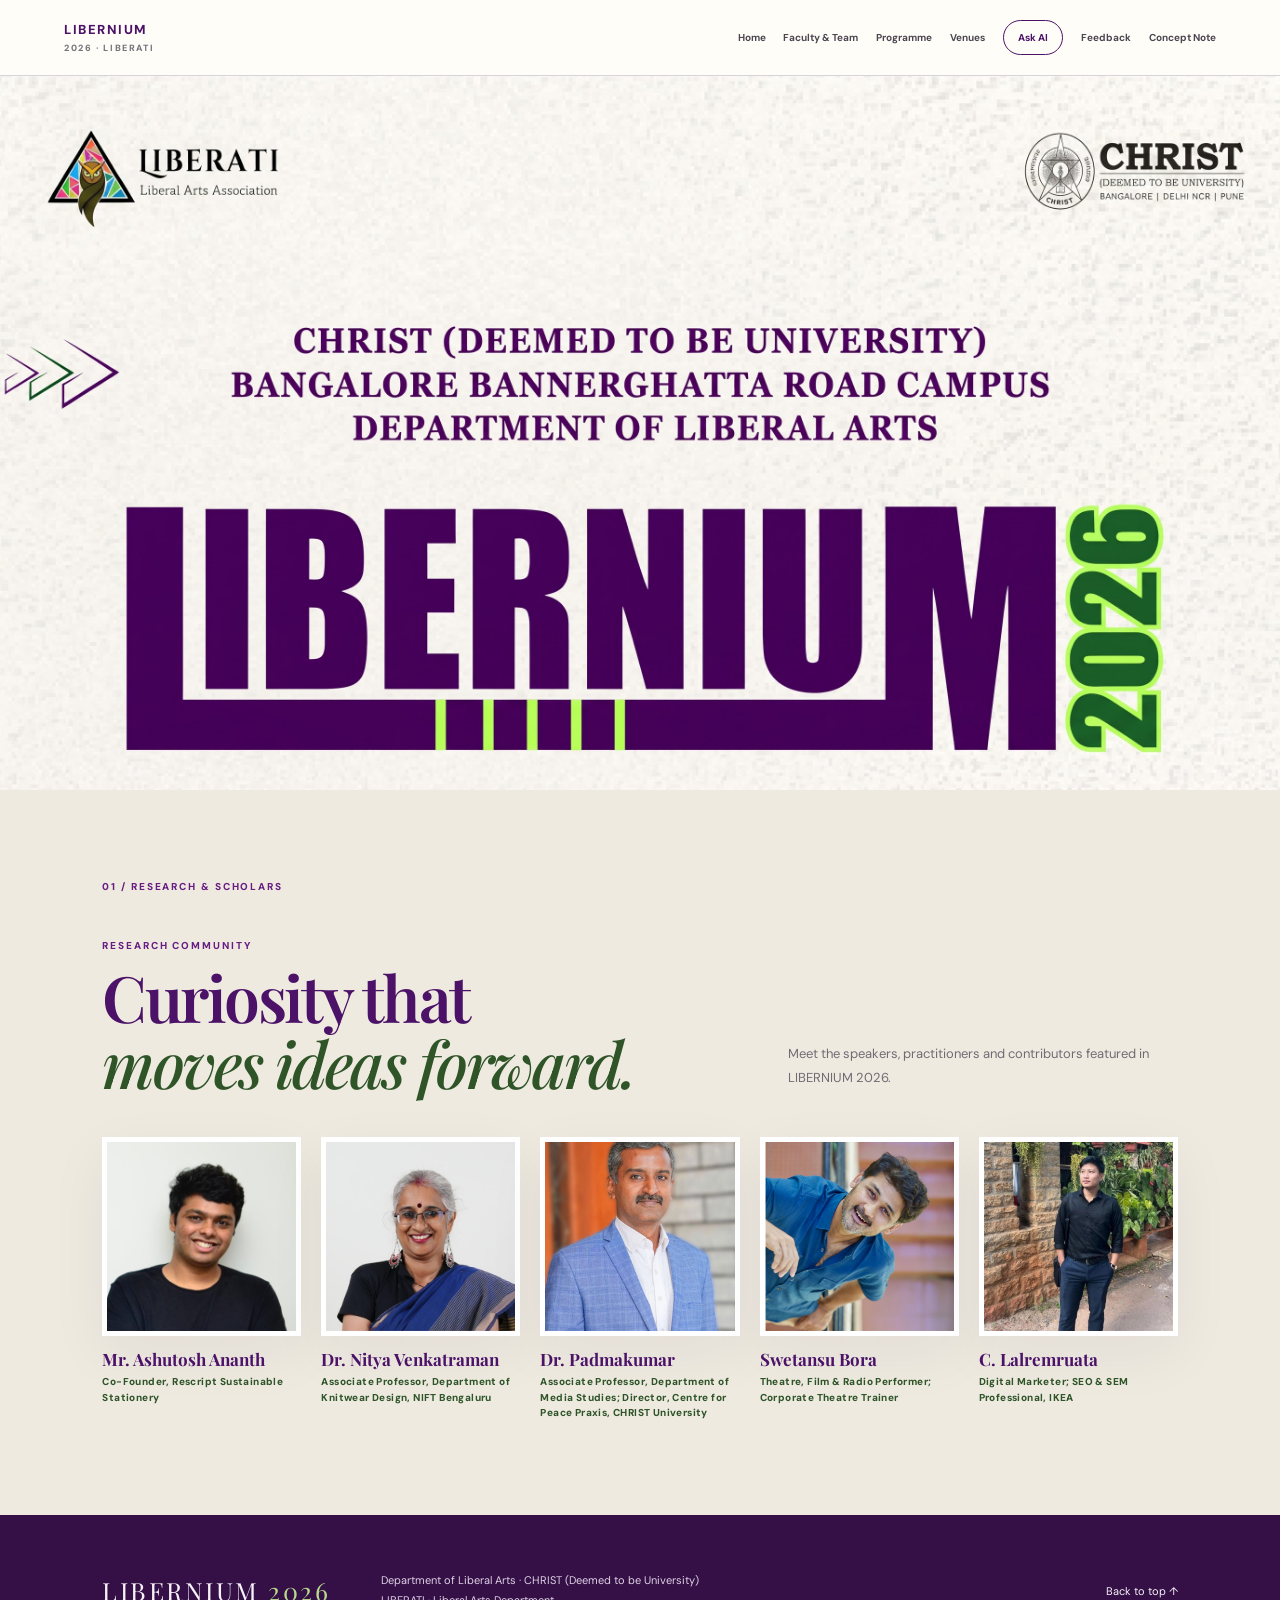
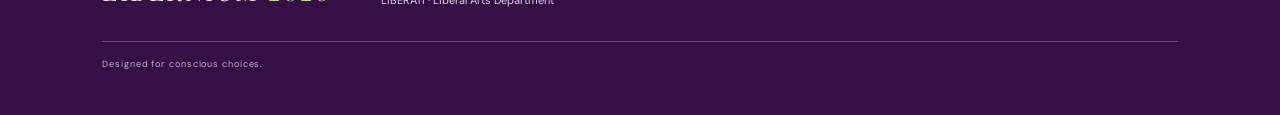
==== docs/index.html @ cde27bc3 "Add GitHub Pages build for free static hosting - build_static.py writes a plain-files copy of the si" ====
<!doctype html>
<html lang="en">
<head>
  <meta charset="utf-8"><meta name="viewport" content="width=device-width,initial-scale=1">
  <meta name="theme-color" content="#4b1268">
  <meta name="description" content="LIBERNIUM 2026 at CHRIST University, Bangalore Bannerghatta Road Campus, Department of Liberal Arts.">
  <title>LIBERNIUM 2026 | Department of Liberal Arts</title>
  <link rel="preconnect" href="https://fonts.googleapis.com"><link rel="preconnect" href="https://fonts.gstatic.com" crossorigin>
  <link href="https://fonts.googleapis.com/css2?family=DM+Sans:wght@400;500;600;700;800&family=Playfair+Display:wght@500;600;700;800&display=swap" rel="stylesheet">
  <link rel="stylesheet" href="static/style.css">
  <script src="static/app.js" defer></script>
</head>
<body>
<header class="topbar">
  <a class="brand" href="#home" aria-label="Libernium home"><span>LIBERNIUM <small>2026 · LIBERATI</small></span></a>
  <button class="menu-toggle" id="menuToggle" aria-label="Toggle navigation" aria-expanded="false">☰</button>
  <nav id="nav" aria-label="Main navigation">
    <a href="#home">Home</a><a href="#people">Faculty & Team</a><a href="#programme">Programme</a><a href="#venues">Venues</a><a href="#assistant" class="nav-cta">Ask AI</a><a href="#feedback">Feedback</a><a href="#concept">Concept Note</a>
  </nav>
</header>
<main>
<section class="page home-page" id="home">
  <div class="home-identity-wrap">
    <img class="home-identity-art" src="static/images/libernium-home-header-2026.jpg" alt="Liberati and CHRIST logos, CHRIST Deemed to be University, Bangalore Bannerghatta Road Campus, Department of Liberal Arts, and LIBERNIUM 2026 logo">
  </div>
  <div class="section-pad intro-page home-research" id="research">
    <div class="section-label">01 / RESEARCH & SCHOLARS</div>
    <div class="section-heading"><div><p class="eyebrow">RESEARCH COMMUNITY</p><h2>Curiosity that<br><em>moves ideas forward.</em></h2></div><p>Meet the speakers, practitioners and contributors featured in LIBERNIUM 2026.</p></div>
    <div id="researchGrid" class="people-grid compact-grid"></div>
  </div>
</section>

<section class="page section-pad people-page" id="people">
  <div class="section-label">02 / FACULTY & STUDENT COORDINATORS</div>
  <div class="section-heading"><div><p class="eyebrow">THE PEOPLE BEHIND THE EVENT</p><h2>Many hands.<br><em>One shared purpose.</em></h2></div><p>Faculty, event leadership, PhD scholars and student coordinators supporting LIBERNIUM 2026.</p></div>
  <div class="people-tabs" role="group" aria-label="Filter people"><button class="active" data-group="All">Everyone</button><button data-group="Faculty">Faculty</button><button data-group="PhD Scholars">PhD Scholars</button><button data-group="Student Coordinators">Student Coordinators</button><button data-group="Event Guests">Event Guests</button></div>
  <div id="peopleGrid" class="people-grid"></div>
  <div class="coordinator-strip"><div><span class="online-dot"></span><b>Overall Event Coordinator</b><p>Dr. Embassy Lawbei</p></div><div><span class="online-dot"></span><b>Overall Student Coordinators · Liberal Arts</b><p>Jiyaa P. Shah · +91 84310 13872<br>Sifat Puri · +91 92166 66136</p></div></div>
</section>

<section class="page section-pad programme-page" id="programme">
  <div class="section-label">03 / EVENT PROGRAMME</div>
  <div class="section-heading"><div><p class="eyebrow">24 NOVEMBER 2026</p><h2>A day in <em>motion.</em></h2></div><p>Explore the inauguration, panel discussion, artisan demonstrations and three concurrent workshops.</p></div>
  <div class="day-banner"><div><strong>LIBERNIUM 2026</strong><span>One-day experiential programme</span></div><div><strong>9 AM — 4 PM</strong><span>CHRIST · BGR Campus</span></div></div>
  <div id="scheduleList" class="schedule-list"></div>
  <div class="workshop-heading"><p class="eyebrow">HANDS-ON EXPERIENCES</p><h3>Choose a workshop. <em>Make an impact.</em></h3></div>
  <div id="workshopGrid" class="workshop-grid"></div>
  <div class="panel-card"><div class="panel-art">THE COST<br>OF BEING<br><em>COOL.</em></div><div><p class="eyebrow">FEATURED PANEL · 10:30 AM – 12:00 PM</p><h3>The Cost of Being Cool</h3><p>An engaging discussion exploring consumer culture, fast fashion, social media trends, and the hidden environmental and social costs of staying fashionable and socially relevant.</p><ul id="panelSpeakers"></ul><p class="muted">Venue: Mini Auditorium · Second Floor</p></div></div>
  <div class="stall-note"><span class="leaf-mark">✳</span><div><b>Artisan Stalls & Demonstrations · 12:00–2:30 PM</b><p>Explore weaving, leatherwork and upcycling through live demonstrations by local artisans.</p></div></div>
</section>

<section class="page section-pad venue-page" id="venues">
  <div class="section-label">04 / CAMPUS NAVIGATION</div>
  <div class="section-heading"><div><p class="eyebrow">FIND YOUR WAY</p><h2>Know where<br><em>to go.</em></h2></div><p>Venue directions based on the details shared by the event team. Follow campus signage and on-site volunteer guidance.</p></div>
  <div id="venueGrid" class="venue-grid"></div>
</section>



<section class="page section-pad assistant-page" id="assistant">
  <div class="section-label">05 / EVENT ASSISTANT</div>
  <div class="assistant-card"><div><p class="eyebrow">LIBERNIUM EVENT GUIDE</p><h2>Questions?<br><em>Start here.</em></h2><p>Ask about the programme, workshops, speakers, people or campus venues. The assistant uses the event information provided by the organisers.</p><div class="assistant-points"><span>Programme-aware</span><span>Venue guidance</span><span>People directory</span></div></div>
    <div class="chat"><div class="chat-head"><span class="online-dot"></span> Libernium Assistant <small>EVENT GUIDE</small></div><div class="chat-messages" id="chatMessages"><div class="bubble bot">Hello! Welcome to LIBERNIUM 2026. Ask me about the schedule, workshops, speakers or campus directions.</div></div><div class="suggestions"><button>What happens at 1 PM?</button><button>Where are the artisan stalls?</button><button>Who are the panel speakers?</button></div><form id="chatForm"><input id="chatInput" placeholder="Ask about LIBERNIUM…" autocomplete="off" aria-label="Ask the event assistant"><button type="submit" aria-label="Send message">↑</button></form><div class="chat-foot">Answers are grounded in the event data available on this website.</div></div>
  </div>
</section>

<section class="page section-pad feedback-page" id="feedback">
  <div class="section-label">06 / FEEDBACK</div>
  <div class="section-heading"><div><p class="eyebrow">SHARE YOUR EXPERIENCE</p><h2>Tell us how<br><em>it went.</em></h2></div><p>Attended a session? Choose it below and share your feedback. Each form opens in a new tab.</p></div>
  <div class="venue-grid feedback-grid">
    <article class="venue-card feedback-card"><span class="eyebrow">FEEDBACK 01</span><h3>Inaugural Ceremony</h3><p>9:15 – 10:00 AM · Mini Auditorium</p><a class="feedback-btn" href="https://docs.google.com/forms/d/1gCiBx5ovWFh6JLG0MUeWH6AcllvnHgoG-uvhlvra6ww/viewform" target="_blank" rel="noopener">Give feedback ↗</a></article>
    <article class="venue-card feedback-card"><span class="eyebrow">FEEDBACK 02</span><h3>Panel Discussion: The Cost of Being Cool</h3><p>10:30 AM – 12:00 PM · Mini Auditorium</p><a class="feedback-btn" href="https://docs.google.com/forms/d/1F-RM02G5d1wF6dmS6cpqtgyXUqyin1nky4180VOsu6Y/viewform" target="_blank" rel="noopener">Give feedback ↗</a></article>
    <article class="venue-card feedback-card"><span class="eyebrow">FEEDBACK 03</span><h3>Workshop on Digital Consumption: Understanding Algorithms</h3><p>1:00 – 3:00 PM · Idea Nexus</p><a class="feedback-btn" href="https://docs.google.com/forms/d/1calGTTAwXIt1STimTIApOYT3ag-tm5pJvgnxlC48V70/viewform" target="_blank" rel="noopener">Give feedback ↗</a></article>
    <article class="venue-card feedback-card"><span class="eyebrow">FEEDBACK 04</span><h3>Workshop on Responsible Consumption Through Storytelling</h3><p>1:00 – 3:00 PM · Mini Auditorium</p><a class="feedback-btn" href="https://docs.google.com/forms/d/1oqNTpxSrmo48XEni0wY_ak1ryVSSkxduiP1cQ-9vnQk/viewform" target="_blank" rel="noopener">Give feedback ↗</a></article>
    <article class="venue-card feedback-card"><span class="eyebrow">FEEDBACK 05</span><h3>Valedictory Ceremony</h3><p>3:00 – 3:30 PM · Mini Auditorium</p><a class="feedback-btn" href="https://docs.google.com/forms/d/1992uEpVfapBSAhQ4So-KJzjKgUiaVR_Ubq2RL-b3KzE/viewform" target="_blank" rel="noopener">Give feedback ↗</a></article>
  </div>
</section>

<section class="page section-pad concept-page" id="concept">
  <div class="concept-top"><span>LIBERATI · DEPARTMENT OF LIBERAL ARTS</span><span>CHRIST UNIVERSITY · BGR CAMPUS</span></div>
  <div class="concept-title">CONCEPT<br><em>NOTE</em></div>
  <div id="conceptCopy" class="concept-copy"></div>
  <div class="concept-bottom"><div><b>LIBERNIUM 2026</b><span>Responsible Consumption & Production</span></div><p>Building a Sustainable Future<br>Through Conscious Choices</p><span>CHRIST (DEEMED TO BE UNIVERSITY)<br>BANGALORE BANNERGHATTA ROAD CAMPUS</span></div>
</section>
</main>
<footer><div class="footer-brand">LIBERNIUM <span>2026</span></div><p>Department of Liberal Arts · CHRIST (Deemed to be University)<br>LIBERATI · Liberal Arts Department</p><a href="#home">Back to top ↑</a><small>Designed for conscious choices.</small></footer>
</body>
</html>
---- docs/static/style.css ----
:root{--purple:#4b1268;--purple2:#681d83;--green:#69a82e;--green-dark:#2e5428;--cream:#f7f4ec;--paper:#eeeae0;--ink:#21152a;--muted:#716b74;--line:#d9d1dc;--gold:#d8a84a;--white:#fffdf8;--shadow:0 18px 55px #2b12300f}*{box-sizing:border-box}html{scroll-behavior:smooth;scroll-padding-top:86px}body{margin:0;background:var(--cream);color:var(--ink);font-family:"DM Sans",sans-serif}a{color:inherit;text-decoration:none}button,input{font:inherit}.topbar{height:76px;padding:0 5vw;display:flex;align-items:center;justify-content:space-between;background:#fffdf8ed;backdrop-filter:blur(16px);position:sticky;top:0;z-index:30;border-bottom:1px solid var(--line)}.brand{display:flex;align-items:center;gap:11px;font-size:13px;font-weight:800;letter-spacing:.12em;color:var(--purple)}.brand small{display:block;font-size:9px;letter-spacing:.18em;color:#77717b;margin-top:4px}.brand-mark{height:36px;width:36px;display:grid;place-items:center;border-radius:50%;background:var(--purple);color:#fff;font-family:"Playfair Display";font-size:22px}.topbar nav{display:flex;align-items:center;gap:clamp(10px,1.4vw,22px);font-size:10px;font-weight:700;color:#4d4652}.topbar nav a{padding:10px 0;white-space:nowrap}.topbar nav a:hover{color:var(--green-dark)}.nav-cta{border:1px solid var(--purple);border-radius:30px;padding:10px 14px!important;color:var(--purple)}.menu-toggle{display:none;border:0;background:none;color:var(--purple);font-size:25px}.page{display:none;min-height:calc(100vh - 76px);animation:fade .35s ease}.page:target,.page:first-child{display:block}body:has(.page:target) .page:first-child:not(:target){display:none}@keyframes fade{from{opacity:.5;transform:translateY(7px)}to{opacity:1;transform:none}}.hero{position:relative;display:grid!important;grid-template-columns:1.02fr .98fr;align-items:center;gap:5vw;min-height:calc(100vh - 76px);padding:6vh 7vw 86px;background:radial-gradient(circle at 14% 10%,#e6d6e9 0,transparent 32%),linear-gradient(130deg,#f7f3ec,#f0e9f2 62%,#e8f0df);overflow:hidden}.hero:before{content:"";position:absolute;inset:0;background-image:radial-gradient(#4b126810 .7px,transparent .7px);background-size:8px 8px;opacity:.4;pointer-events:none}.hero-copy{position:relative;z-index:1;max-width:650px}.eyebrow,.section-label{font-size:10px;letter-spacing:.19em;font-weight:800;color:var(--purple2)}.hero-kicker{font-family:"Playfair Display";font-style:italic;font-size:22px;color:var(--green-dark);margin:42px 0 12px}.hero h1{font-family:"Playfair Display";font-size:clamp(48px,6.3vw,92px);font-weight:700;line-height:.94;letter-spacing:-.045em;color:var(--purple);margin:0}.hero h1 em,.section-heading h2 em,.workshop-heading h3 em,.concept-title em{font-weight:500;color:var(--green-dark)}.hero-desc{font-family:"Playfair Display";font-size:clamp(17px,2vw,24px);color:#5e5263;margin:28px 0}.hero-meta{display:flex;align-items:center;gap:16px;font-size:10px;font-weight:800;letter-spacing:.13em;color:var(--purple)}.hero-meta i{height:1px;width:28px;background:var(--green)}.primary-link{display:inline-flex;align-items:center;gap:32px;border-bottom:1px solid var(--green-dark);padding:13px 0;margin-top:30px;font-size:12px;font-weight:800;color:var(--purple)}.primary-link b{font-size:19px;color:var(--green-dark)}.hero-credit{margin-top:45px;font-size:9px;letter-spacing:.18em;color:#766b7b;font-weight:700}.hero-poster{position:relative;z-index:1;justify-self:center;width:min(100%,510px);padding:13px;background:#fff;border:1px solid #fff;box-shadow:0 24px 65px #32134424;transform:rotate(1deg)}.hero-poster img{display:block;width:100%;height:min(72vh,700px);object-fit:contain;background:#f7f5f0}.hero-bottom{position:absolute;bottom:22px;left:7vw;right:7vw;display:flex;justify-content:space-between;font-size:9px;letter-spacing:.17em;color:#706779}.section-pad{padding:90px 8vw}.section-label{margin-bottom:36px}.section-heading{display:flex;align-items:end;justify-content:space-between;gap:50px;margin-bottom:42px}.section-heading h2,.assistant h2{font-family:"Playfair Display";font-size:clamp(40px,5vw,68px);line-height:1.02;letter-spacing:-.04em;font-weight:600;color:var(--purple);margin:12px 0 0}.section-heading>p{max-width:390px;font-size:13px;line-height:1.8;color:var(--muted);margin:0 0 6px}.intro-page{background:var(--paper)}.people-page{background:#f7f4ec}.people-tabs{display:flex;gap:8px;flex-wrap:wrap;margin:0 0 28px}.people-tabs button{border:1px solid #cfc4d2;background:transparent;border-radius:30px;padding:10px 16px;font-size:10px;font-weight:700;color:#5e5263;cursor:pointer;transition:.2s}.people-tabs button.active,.people-tabs button:hover{background:var(--purple);border-color:var(--purple);color:white}.people-grid{display:grid;grid-template-columns:repeat(4,minmax(0,1fr));gap:28px 20px}.compact-grid{grid-template-columns:repeat(3,minmax(0,1fr));max-width:900px}.person-card{min-width:0}.person-photo{width:100%;aspect-ratio:1;object-fit:cover;display:block;background:#e5dce8;border:5px solid white;box-shadow:var(--shadow)}.person-card h3{font-family:"Playfair Display";font-size:17px;line-height:1.2;color:var(--purple);margin:13px 0 5px}.person-card p{font-size:10px;line-height:1.55;color:var(--muted);margin:0}.person-card .person-role{font-size:10px;color:var(--green-dark);font-weight:800;letter-spacing:.04em;margin-bottom:4px}.person-card .phone{display:inline-block;margin-top:7px;color:var(--purple);font-size:10px;font-weight:700}.person-placeholder{width:100%;aspect-ratio:1;display:grid;place-items:center;background:linear-gradient(145deg,#eee5f0,#e4ebdc);border:5px solid #fff;color:var(--purple);font-family:"Playfair Display";font-size:55px}.editor-note{font-size:11px;color:#7b727e;margin-top:30px;max-width:700px;line-height:1.7}.coordinator-strip{display:grid;grid-template-columns:1fr 1fr;gap:20px;margin-top:45px;padding:24px;background:#eee8f0;border:1px solid #ded2e3}.coordinator-strip b{font-size:11px;color:var(--purple)}.coordinator-strip p{font-size:12px;line-height:1.8;color:#655a6a;margin:8px 0 0}.online-dot{display:inline-block;width:7px;height:7px;border-radius:50%;background:var(--green);margin-right:8px}.programme-page{background:#f0eaf3}.day-banner{display:flex;justify-content:space-between;align-items:center;padding:22px 25px;background:var(--purple);color:#fff;margin-bottom:20px}.day-banner div{display:flex;flex-direction:column;gap:5px}.day-banner strong{font-size:12px;letter-spacing:.1em}.day-banner span{font-size:10px;color:#e1d3e8}.schedule-list{border-top:1px solid #d1c4d7}.schedule-item{display:grid;grid-template-columns:150px 1fr 220px;gap:22px;padding:24px 0;border-bottom:1px solid #d1c4d7;align-items:start}.schedule-time{font-size:11px;font-weight:800;letter-spacing:.04em;color:var(--green-dark);padding-top:4px}.schedule-item h3{font-family:"Playfair Display";font-size:22px;line-height:1.15;font-weight:600;color:var(--purple);margin:0 0 8px}.schedule-item p{font-size:12px;line-height:1.7;color:#6d6470;margin:0;max-width:680px}.schedule-item .schedule-people{display:block;margin-top:7px;color:#54445e;font-weight:700}.schedule-venue{text-align:right;font-size:10px;line-height:1.6;color:var(--green-dark);font-weight:700}.workshop-heading{margin:65px 0 24px}.workshop-heading h3{font-family:"Playfair Display";font-size:32px;color:var(--purple);font-weight:600;margin:10px 0}.workshop-grid{display:grid;grid-template-columns:repeat(3,1fr);gap:16px}.workshop-card{min-height:255px;background:#fffdf8;padding:25px;display:flex;flex-direction:column;justify-content:space-between;border-top:4px solid var(--green);box-shadow:var(--shadow)}.workshop-card:nth-child(2){border-color:var(--gold)}.workshop-card:nth-child(3){border-color:var(--purple2)}.workshop-card .num{font-size:9px;letter-spacing:.15em;color:var(--green-dark);font-weight:800}.workshop-card h4{font-family:"Playfair Display";font-size:23px;line-height:1.1;color:var(--purple);margin:20px 0 8px}.workshop-card p{font-size:11px;line-height:1.65;color:var(--muted)}.workshop-card small{font-size:10px;line-height:1.7;color:var(--green-dark);font-weight:700}.panel-card{display:grid;grid-template-columns:.7fr 1.3fr;gap:40px;align-items:center;background:var(--purple);color:#fff;padding:35px;margin-top:55px}.panel-art{font-family:"Playfair Display";font-size:clamp(35px,4vw,55px);line-height:.94;color:#f5e8c9;border:1px solid #a98cb8;aspect-ratio:1;display:grid;place-content:center;text-align:center;background:radial-gradient(circle,#6a3282,#40105c)}.panel-art em{color:#b7d98b}.panel-card h3{font-family:"Playfair Display";font-size:31px;margin:10px 0;color:#fff}.panel-card p{font-size:12px;line-height:1.75;color:#e5dbe9}.panel-card ul{padding-left:17px;font-size:11px;line-height:1.9;color:#fff}.panel-card .eyebrow{color:#c9e6a7}.panel-card .muted{color:#d3c2dc}.stall-note{display:flex;gap:18px;align-items:center;padding:23px;background:#e4edd9;margin-top:25px}.leaf-mark{font-size:30px;color:var(--green-dark)}.stall-note b{font-size:12px;color:var(--green-dark)}.stall-note p{font-size:11px;color:#687366;margin:5px 0 0;line-height:1.6}.venue-page{background:#eaf0e3}.venue-grid{display:grid;grid-template-columns:repeat(2,1fr);gap:15px}.venue-card{padding:24px;background:#fffdf8;border-left:4px solid var(--green);box-shadow:var(--shadow)}.venue-card h3{font-family:"Playfair Display";font-size:23px;color:var(--purple);margin:0 0 8px}.venue-card p{font-size:12px;line-height:1.7;color:#6c7268;margin:0}.venue-callout{display:flex;gap:20px;align-items:center;padding:25px;background:var(--purple);color:#fff;margin-top:25px}.venue-callout>span{font-size:34px;color:#c8e69d}.venue-callout b{font-family:"Playfair Display";font-size:22px}.venue-callout p{font-size:12px;line-height:1.7;color:#e8dfee;margin:5px 0 0}.scanner-page{background:#f2eaf4}.scanner-layout{display:grid;grid-template-columns:1.1fr .9fr;gap:22px;align-items:stretch}.scanner-card,.scan-result{background:#fffdf8;border:1px solid #e2d8e5;box-shadow:var(--shadow);padding:22px}.scanner-top{font-size:10px;letter-spacing:.13em;font-weight:800;color:var(--purple);display:flex;align-items:center;gap:9px}.scan-dot{width:8px;height:8px;border-radius:50%;background:var(--green)}.scanner-status{margin-left:auto;color:#817786;letter-spacing:0;font-weight:500}.scanner-status.active{color:var(--green-dark)}#qr-reader{width:100%;max-width:520px;min-height:260px;margin:20px auto 12px;border:1px dashed #cbbbd2;background:#f7f4f8;overflow:hidden}#qr-reader video{object-fit:cover}#qr-reader__dashboard_section_csr button,#qr-reader button{border:0;background:var(--purple);color:#fff;padding:9px 14px;border-radius:20px;font-size:11px;cursor:pointer}#qr-reader__dashboard_section_csr select{padding:8px;border:1px solid #d6cadb;border-radius:8px}.scanner-actions{display:flex;gap:8px;flex-wrap:wrap}.button-primary,.button-quiet{border:1px solid var(--purple);border-radius:24px;padding:11px 16px;font-size:10px;font-weight:800;cursor:pointer}.button-primary{background:var(--purple);color:white}.button-quiet{background:transparent;color:var(--purple)}button:disabled{opacity:.4;cursor:not-allowed}.upload-button{display:inline-flex;align-items:center}.microcopy{font-size:10px;color:#827987;line-height:1.6;margin:14px 0 0}.scan-result{display:flex;flex-direction:column;align-items:flex-start;justify-content:center}.scan-result h3{font-family:"Playfair Display";font-size:28px;color:var(--purple);margin:14px 0 8px}.scan-result p:not(.eyebrow){font-size:12px;line-height:1.8;color:#706779;overflow-wrap:anywhere}.scan-result .primary-link{margin:15px 0}.disabled{opacity:.35;pointer-events:none}.assistant-page{background:#e7eedf}.assistant-card{display:grid;grid-template-columns:.8fr 1.2fr;gap:8vw;align-items:center}.assistant-card>div:first-child>p:not(.eyebrow){font-size:13px;line-height:1.8;color:#667262;max-width:380px}.assistant h2{margin:18px 0}.assistant-points{display:flex;flex-wrap:wrap;gap:7px;margin-top:24px}.assistant-points span{font-size:9px;font-weight:800;color:var(--green-dark);border:1px solid #bdcdb0;border-radius:20px;padding:8px 10px}.chat{background:#fffdf8;box-shadow:0 18px 50px #243c2b12;border:1px solid #d9ded2;min-height:430px;display:flex;flex-direction:column}.chat-head{padding:18px 20px;border-bottom:1px solid #e5e6df;font-size:12px;font-weight:800;color:var(--purple)}.chat-head small{float:right;color:#a0a99c;font-size:9px;letter-spacing:.15em}.chat-messages{padding:20px;flex:1;display:flex;flex-direction:column;gap:10px;max-height:290px;overflow:auto}.bubble{font-size:12px;line-height:1.65;padding:12px 15px;border-radius:14px;max-width:90%;white-space:pre-wrap}.bubble.bot{background:#e9eee4;align-self:flex-start;color:#384a36}.bubble.user{background:var(--purple);color:#fff;align-self:flex-end}.suggestions{padding:0 20px 12px;display:flex;gap:7px;flex-wrap:wrap}.suggestions button{border:1px solid #c6d1be;background:transparent;border-radius:30px;padding:8px 11px;font-size:9px;color:#536255;cursor:pointer}.chat form{display:flex;border-top:1px solid #e5e6df;padding:12px;gap:10px}.chat input{border:0;background:transparent;outline:0;flex:1;font:12px "DM Sans";min-width:0}.chat form button{border:0;background:var(--purple);color:#fff;border-radius:50%;width:35px;height:35px;font-size:19px;cursor:pointer}.chat-foot{padding:0 15px 12px;font-size:9px;color:#96909a}.concept-page{background:#f5f2e9;background-image:radial-gradient(#4b12680d .7px,transparent .7px);background-size:7px 7px;padding-top:45px}.concept-top{display:flex;justify-content:space-between;font-size:9px;font-weight:800;letter-spacing:.14em;color:var(--purple);border-bottom:1px solid #d9d1dc;padding-bottom:18px}.concept-title{text-align:center;font-family:"DM Sans";font-size:clamp(55px,9vw,120px);font-weight:800;line-height:.85;letter-spacing:-.06em;color:var(--purple);margin:65px 0}.concept-title em{font-style:normal;color:var(--purple)}.concept-copy{max-width:1000px;margin:0 auto;font-family:"Playfair Display";font-size:clamp(16px,1.8vw,22px);line-height:1.5;color:#4b1268}.concept-copy p{margin:0 0 28px}.concept-copy h3{font-family:"DM Sans";font-size:22px;margin:35px 0 8px}.concept-copy ul{font-size:clamp(15px,1.6vw,20px);padding-left:25px;margin-top:0}.concept-copy li{margin:7px 0}.concept-bottom{border-top:1px solid #d9d1dc;margin-top:65px;padding-top:22px;display:flex;justify-content:space-between;gap:20px;align-items:end;color:var(--purple)}.concept-bottom div{display:flex;flex-direction:column;gap:5px}.concept-bottom b{font-size:15px;letter-spacing:.1em}.concept-bottom span,.concept-bottom p{font-size:9px;line-height:1.6;letter-spacing:.08em}.concept-bottom p{font-family:"Playfair Display";font-size:14px;text-align:center;letter-spacing:0}footer{background:#351047;color:#f7f2f8;padding:45px 8vw;display:grid;grid-template-columns:1fr 2fr 1fr;gap:20px;align-items:center}footer .footer-brand{font-family:"Playfair Display";font-size:25px;letter-spacing:.1em}footer .footer-brand span{color:#b7d98b}footer p{font-size:11px;line-height:1.8;color:#dfd2e5}footer>a{text-align:right;font-size:11px}footer small{grid-column:1/-1;border-top:1px solid #674d72;padding-top:16px;color:#c2b2c9;font-size:9px;letter-spacing:.1em}
@media(max-width:1050px){.topbar nav{gap:9px;font-size:9px}.people-grid{grid-template-columns:repeat(3,1fr)}.hero{grid-template-columns:1fr 1fr;gap:3vw;padding-left:5vw;padding-right:5vw}.hero h1{font-size:clamp(48px,6vw,76px)}}
@media(max-width:780px){.topbar{padding:0 5vw}.menu-toggle{display:block}.topbar nav{display:none;position:absolute;top:76px;left:0;right:0;background:#fffdf8;padding:16px 6vw 22px;flex-direction:column;align-items:flex-start;border-bottom:1px solid var(--line);box-shadow:var(--shadow)}.topbar nav.open{display:flex}.topbar nav a{font-size:12px;padding:7px 0}.hero{grid-template-columns:1fr;padding:55px 7vw 85px;gap:35px}.hero-poster{width:min(82%,390px);justify-self:center}.hero-poster img{height:480px}.hero h1{font-size:clamp(54px,11vw,78px)}.hero-credit{margin-top:25px}.section-pad{padding:70px 7vw}.section-heading{display:block}.section-heading>p{margin-top:20px}.schedule-item{grid-template-columns:120px 1fr;gap:14px}.schedule-venue{grid-column:2;text-align:left}.workshop-grid{grid-template-columns:1fr 1fr}.panel-card{grid-template-columns:1fr;gap:22px}.panel-art{aspect-ratio:16/7}.scanner-layout,.assistant-card{grid-template-columns:1fr;gap:22px}.concept-title{margin:50px 0}.concept-copy{font-size:18px}}
@media(max-width:520px){.hero{padding-top:45px}.hero-meta{font-size:8px;gap:8px}.hero-poster{width:92%}.hero-poster img{height:430px}.section-heading h2,.assistant h2{font-size:44px}.people-grid,.compact-grid{grid-template-columns:repeat(2,minmax(0,1fr));gap:22px 12px}.person-card h3{font-size:15px}.coordinator-strip{grid-template-columns:1fr}.day-banner{align-items:flex-start;gap:16px;flex-direction:column}.schedule-item{grid-template-columns:1fr;gap:7px}.schedule-venue{grid-column:1}.workshop-grid,.venue-grid{grid-template-columns:1fr}.workshop-card{min-height:220px}.panel-card{padding:22px}.panel-art{font-size:40px}.scanner-card,.scan-result{padding:16px}#qr-reader{min-height:220px}.concept-top{font-size:7px;gap:15px}.concept-title{font-size:58px}.concept-bottom{display:block}.concept-bottom>*{margin:10px 0;text-align:left!important}footer{grid-template-columns:1fr;gap:12px}footer>a{text-align:left}footer small{grid-column:1}}


/* LIBERNIUM 2026 poster-faithful homepage */
.poster-home{display:none!important;min-height:calc(100vh - 76px);padding:clamp(24px,5vh,56px) 5vw 64px;background:#f7f4ec;align-items:start;justify-items:center;}
.poster-home:target,.poster-home:first-child{display:grid!important;}
.home-poster-frame{width:min(100%,1120px);background:#f7f4ec;border:1px solid #e3dce5;box-shadow:0 18px 55px #2b123018;padding:clamp(12px,2vw,24px);}
.home-poster-art{display:block;width:100%;height:auto;}
.home-event-meta{display:flex;flex-wrap:wrap;justify-content:space-around;gap:12px 24px;padding:22px 10px 18px;border-top:1px solid #d7cbd9;margin-top:10px;color:#4b1268;text-align:center;font-family:'Playfair Display',serif;font-weight:700;font-size:clamp(12px,1.45vw,17px);}
.home-tagline{border-top:5px solid #4b1268;background:#4b1268;color:#c8e98b;text-align:center;padding:14px 12px;font-family:'Playfair Display',serif;font-style:italic;font-weight:700;font-size:clamp(16px,2vw,23px);}
@media(max-width:780px){.poster-home{padding:18px 12px 42px;min-height:calc(100vh - 76px)}.home-poster-frame{padding:8px}.home-event-meta{flex-direction:column;padding:16px 6px;gap:8px}.home-tagline{font-size:15px;padding:12px 8px}}


/* LIBERNIUM 2026 clean institutional homepage */
.home-page{display:none;min-height:calc(100vh - 76px);padding:clamp(26px,5vh,58px) 5vw 56px;background:radial-gradient(circle at 12% 8%,#e9dfee 0,transparent 30%),linear-gradient(135deg,#faf8f2 0%,#f2edf4 58%,#edf2e7 100%);align-items:center;justify-content:center;overflow:hidden}
.home-page:target,body:not(:has(.page:target)) .home-page{display:flex!important}
.home-identity-wrap{width:min(100%,1180px);margin:0 auto;background:#fbfaf6;border:1px solid #e4dce6;box-shadow:0 22px 65px #32134416;padding:clamp(12px,2.2vw,26px)}
.home-identity-art{display:block;width:100%;height:auto;object-fit:contain}
.home-event-details{display:grid;grid-template-columns:1fr 1fr 1.5fr;gap:14px;padding:22px 10px 8px;border-top:1px solid #ded4e1;margin-top:12px;text-align:center;color:#4b1268}
.home-event-details span{display:flex;flex-direction:column;gap:6px;justify-content:center}
.home-event-details strong{font-family:"Playfair Display",serif;font-size:clamp(13px,1.5vw,18px);font-weight:700}
.home-event-details small{font-size:9px;letter-spacing:.15em;font-weight:800;color:#77717b}
@media(max-width:780px){.home-page{padding:24px 12px 36px;min-height:calc(100vh - 76px)}.home-identity-wrap{padding:8px}.home-event-details{grid-template-columns:1fr;gap:14px;padding:16px 6px 8px}.home-event-details span{gap:4px}}


/* Final requested homepage and venue layout adjustments */
.home-page{display:none;min-height:calc(100vh - 76px);padding:0!important;margin:0;background:#fff!important;align-items:flex-start!important;justify-content:flex-start!important;overflow:visible!important}
.home-page:target,body:not(:has(.page:target)) .home-page{display:flex!important}
.home-identity-wrap{width:100%!important;max-width:none!important;margin:0!important;padding:0!important;background:#fff!important;border:0!important;box-shadow:none!important}
.home-identity-art{display:block;width:100%!important;height:auto!important;max-width:none!important;object-fit:contain;background:#fff}
.venue-grid{grid-template-columns:repeat(2,minmax(0,1fr))}
@media(max-width:780px){.home-page{min-height:calc(100vh - 76px);padding:0!important}.home-identity-wrap{padding:0!important}.home-identity-art{width:100%!important}.venue-grid{grid-template-columns:1fr}}

/* Venue page: clean white layout, no repeated full-width callout */
.venue-page{background:#fff!important;padding-top:56px!important;padding-bottom:56px!important}
.venue-card{background:#fff;border:1px solid #e7e2e9;border-left:4px solid var(--green);box-shadow:none}
.home-page{flex-direction:column}.home-research{width:100%}
/* Responsive refinements */
/* Tablets and small laptops: use the menu button instead of a squeezed 9px nav */
@media(max-width:1050px){.topbar{padding:0 5vw}.menu-toggle{display:block;padding:8px;min-width:44px;min-height:44px}.topbar nav{display:none;position:absolute;top:76px;left:0;right:0;background:#fffdf8;padding:12px 6vw 20px;flex-direction:column;align-items:flex-start;gap:2px;border-bottom:1px solid var(--line);box-shadow:var(--shadow);max-height:calc(100vh - 76px);overflow-y:auto}.topbar nav.open{display:flex}.topbar nav a{font-size:14px;padding:11px 0;width:100%}.topbar nav a.nav-cta{width:auto;margin:4px 0}}
/* Phones: readable small text, comfortable tap targets, no iOS zoom on the chat box */
@media(max-width:520px){.section-pad{padding:56px 5vw}.people-tabs button,.suggestions button{min-height:40px;font-size:12px}.chat input{font-size:16px}.concept-top{font-size:9px}.section-label,.eyebrow{font-size:10px}}
@media(max-width:360px){.section-heading h2,.assistant h2{font-size:36px}.concept-title{font-size:46px}.people-grid,.compact-grid{gap:18px 10px}}
/* Large desktops: show all researchers in one row and keep content from stretching */
@media(min-width:1200px){.compact-grid{grid-template-columns:repeat(5,minmax(0,1fr));max-width:none}}
@media(min-width:1500px){.section-pad>*{max-width:1400px;margin-left:auto;margin-right:auto}.home-identity-wrap{max-width:1400px!important;margin:0 auto!important}}
.feedback-card{display:flex;flex-direction:column;gap:8px}.feedback-card h3{margin:4px 0 0}.feedback-btn{align-self:flex-start;margin-top:10px;padding:11px 18px;border-radius:30px;background:var(--purple);color:#fff;font-size:12px;font-weight:700;min-height:40px;display:inline-flex;align-items:center}.feedback-btn:hover{background:var(--purple2)}
.home-page{background:#f6f3ee!important}.home-identity-wrap{background:#f6f3ee!important}
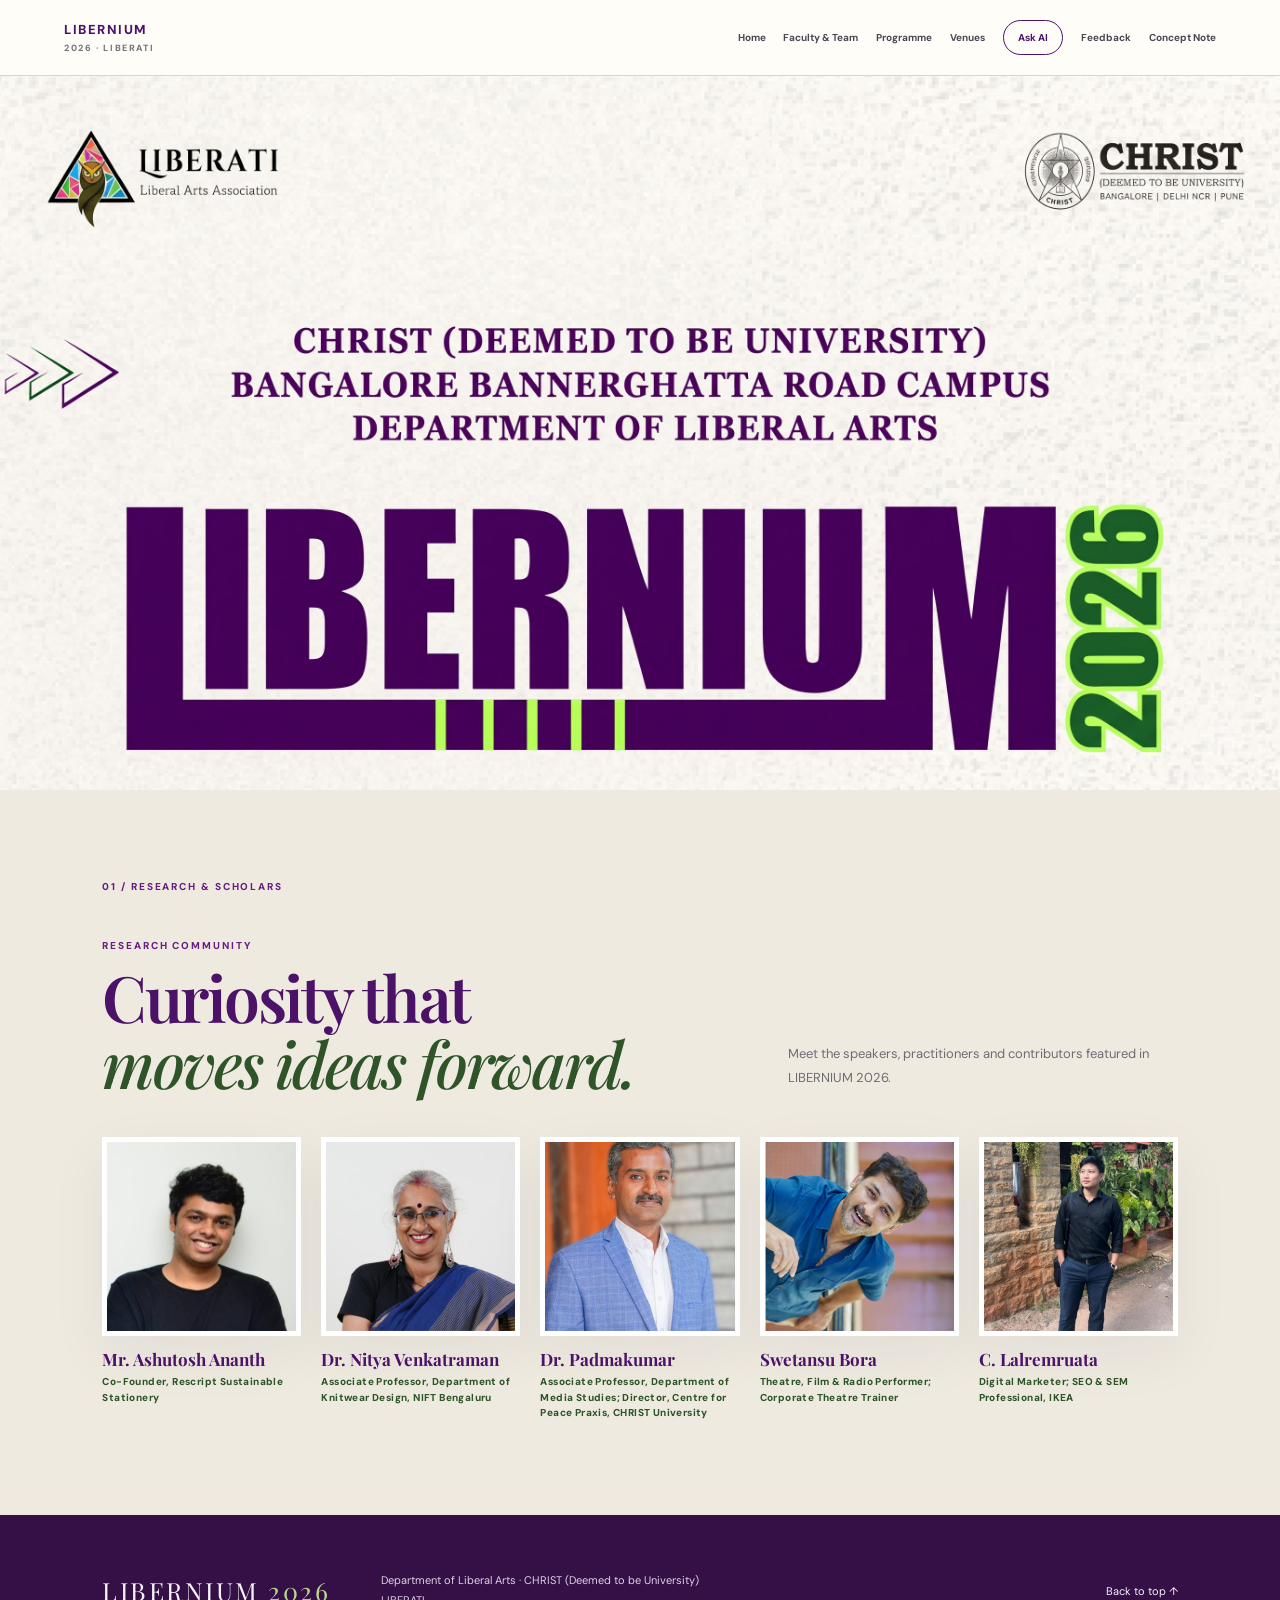
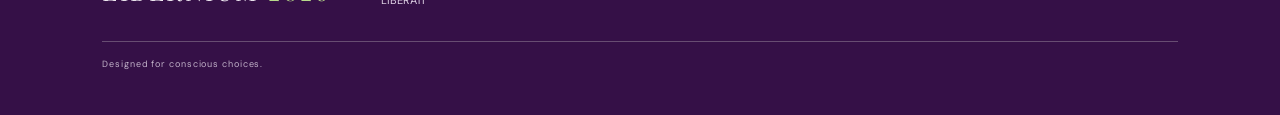
==== commit ceaf555c: "Footer: show just LIBERATI on the second line Co-Authored-By: Claude Opus 5.5 <noreply@anthropic.com" ====
--- a/docs/index.html
+++ b/docs/index.html
@@ -83,6 +83,6 @@
   <div class="concept-bottom"><div><b>LIBERNIUM 2026</b><span>Responsible Consumption & Production</span></div><p>Building a Sustainable Future<br>Through Conscious Choices</p><span>CHRIST (DEEMED TO BE UNIVERSITY)<br>BANGALORE BANNERGHATTA ROAD CAMPUS</span></div>
 </section>
 </main>
-<footer><div class="footer-brand">LIBERNIUM <span>2026</span></div><p>Department of Liberal Arts · CHRIST (Deemed to be University)<br>LIBERATI · Liberal Arts Department</p><a href="#home">Back to top ↑</a><small>Designed for conscious choices.</small></footer>
+<footer><div class="footer-brand">LIBERNIUM <span>2026</span></div><p>Department of Liberal Arts · CHRIST (Deemed to be University)<br>LIBERATI</p><a href="#home">Back to top ↑</a><small>Designed for conscious choices.</small></footer>
 </body>
 </html>
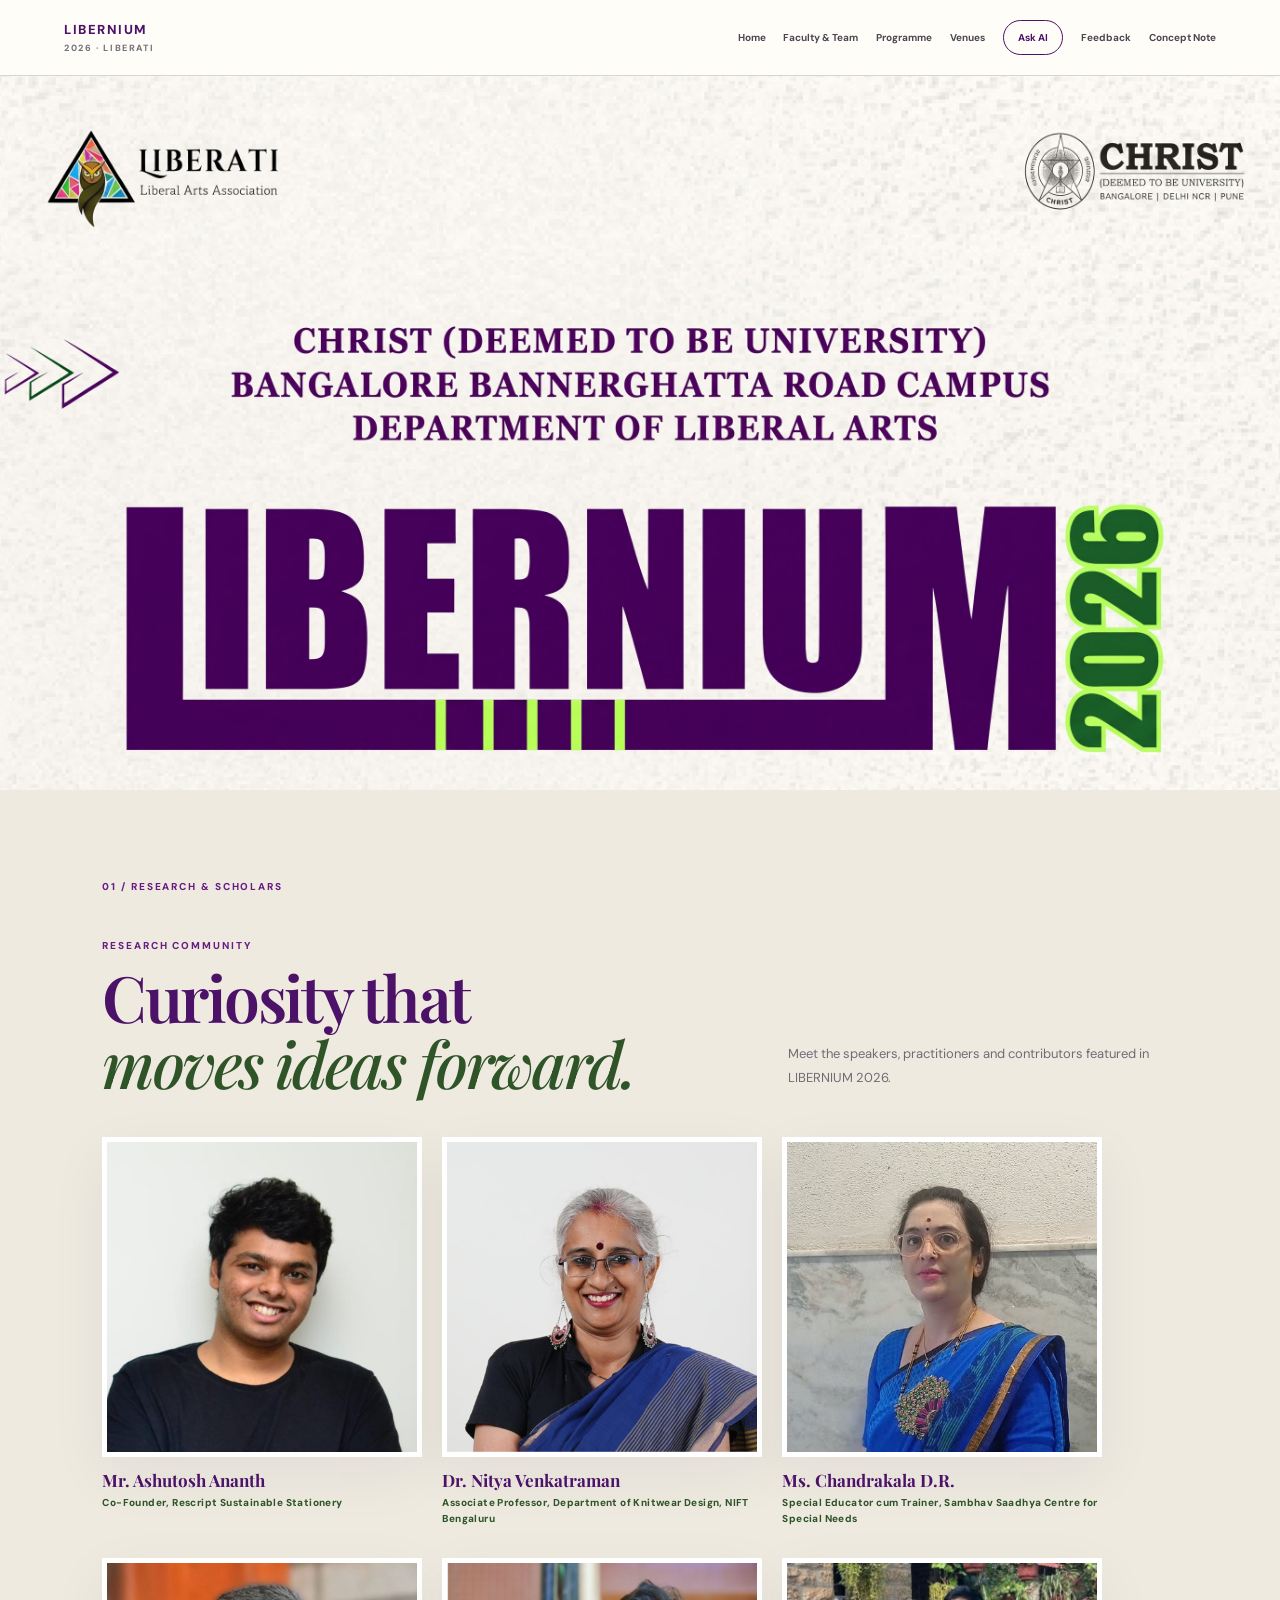
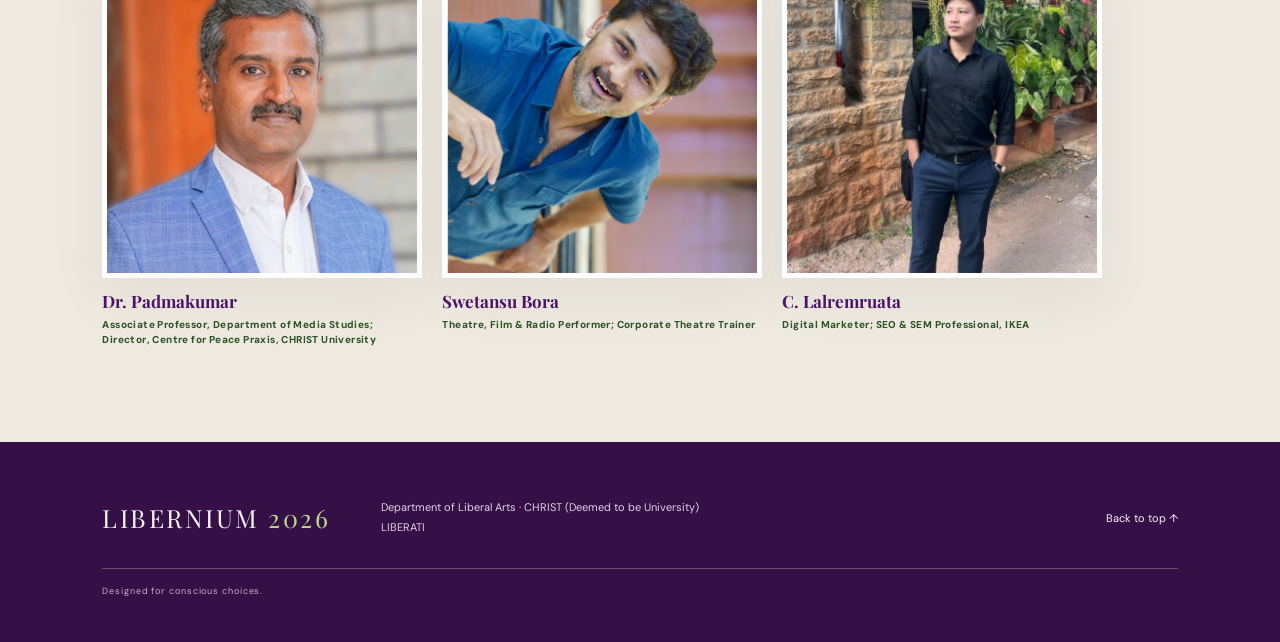
==== commit 8a1eef9f: "Add Ms. Chandrakala D.R. to researchers; fix spelling in programme Co-Authored-By: Claude Opus 5.5 <" ====
--- a/docs/index.html
+++ b/docs/index.html
@@ -7,8 +7,8 @@
   <title>LIBERNIUM 2026 | Department of Liberal Arts</title>
   <link rel="preconnect" href="https://fonts.googleapis.com"><link rel="preconnect" href="https://fonts.gstatic.com" crossorigin>
   <link href="https://fonts.googleapis.com/css2?family=DM+Sans:wght@400;500;600;700;800&family=Playfair+Display:wght@500;600;700;800&display=swap" rel="stylesheet">
-  <link rel="stylesheet" href="static/style.css">
-  <script src="static/app.js" defer></script>
+  <link rel="stylesheet" href="static/style.css?v=c13918d6">
+  <script src="static/app.js?v=4653b218" defer></script>
 </head>
 <body>
 <header class="topbar">
@@ -71,8 +71,9 @@
     <article class="venue-card feedback-card"><span class="eyebrow">FEEDBACK 01</span><h3>Inaugural Ceremony</h3><p>9:15 – 10:00 AM · Mini Auditorium</p><a class="feedback-btn" href="https://docs.google.com/forms/d/1gCiBx5ovWFh6JLG0MUeWH6AcllvnHgoG-uvhlvra6ww/viewform" target="_blank" rel="noopener">Give feedback ↗</a></article>
     <article class="venue-card feedback-card"><span class="eyebrow">FEEDBACK 02</span><h3>Panel Discussion: The Cost of Being Cool</h3><p>10:30 AM – 12:00 PM · Mini Auditorium</p><a class="feedback-btn" href="https://docs.google.com/forms/d/1F-RM02G5d1wF6dmS6cpqtgyXUqyin1nky4180VOsu6Y/viewform" target="_blank" rel="noopener">Give feedback ↗</a></article>
     <article class="venue-card feedback-card"><span class="eyebrow">FEEDBACK 03</span><h3>Workshop on Digital Consumption: Understanding Algorithms</h3><p>1:00 – 3:00 PM · Idea Nexus</p><a class="feedback-btn" href="https://docs.google.com/forms/d/1calGTTAwXIt1STimTIApOYT3ag-tm5pJvgnxlC48V70/viewform" target="_blank" rel="noopener">Give feedback ↗</a></article>
-    <article class="venue-card feedback-card"><span class="eyebrow">FEEDBACK 04</span><h3>Workshop on Responsible Consumption Through Storytelling</h3><p>1:00 – 3:00 PM · Mini Auditorium</p><a class="feedback-btn" href="https://docs.google.com/forms/d/1oqNTpxSrmo48XEni0wY_ak1ryVSSkxduiP1cQ-9vnQk/viewform" target="_blank" rel="noopener">Give feedback ↗</a></article>
-    <article class="venue-card feedback-card"><span class="eyebrow">FEEDBACK 05</span><h3>Valedictory Ceremony</h3><p>3:00 – 3:30 PM · Mini Auditorium</p><a class="feedback-btn" href="https://docs.google.com/forms/d/1992uEpVfapBSAhQ4So-KJzjKgUiaVR_Ubq2RL-b3KzE/viewform" target="_blank" rel="noopener">Give feedback ↗</a></article>
+    <article class="venue-card feedback-card"><span class="eyebrow">FEEDBACK 04</span><h3>Workshop on Closet Remix</h3><p>1:00 – 3:00 PM · Seminar Hall</p><a class="feedback-btn" href="https://docs.google.com/forms/d/1w_2JwoWfWb4mGoTMD2QSHRwqAXq9yEgwSUsoxxq81H8/viewform" target="_blank" rel="noopener">Give feedback ↗</a></article>
+    <article class="venue-card feedback-card"><span class="eyebrow">FEEDBACK 05</span><h3>Workshop on Responsible Consumption Through Storytelling</h3><p>1:00 – 3:00 PM · Mini Auditorium</p><a class="feedback-btn" href="https://docs.google.com/forms/d/1oqNTpxSrmo48XEni0wY_ak1ryVSSkxduiP1cQ-9vnQk/viewform" target="_blank" rel="noopener">Give feedback ↗</a></article>
+    <article class="venue-card feedback-card"><span class="eyebrow">FEEDBACK 06</span><h3>Valedictory Ceremony</h3><p>3:00 – 3:30 PM · Mini Auditorium</p><a class="feedback-btn" href="https://docs.google.com/forms/d/1992uEpVfapBSAhQ4So-KJzjKgUiaVR_Ubq2RL-b3KzE/viewform" target="_blank" rel="noopener">Give feedback ↗</a></article>
   </div>
 </section>
 
--- a/docs/static/style.css
+++ b/docs/static/style.css
@@ -45,7 +45,7 @@
 @media(max-width:520px){.section-pad{padding:56px 5vw}.people-tabs button,.suggestions button{min-height:40px;font-size:12px}.chat input{font-size:16px}.concept-top{font-size:9px}.section-label,.eyebrow{font-size:10px}}
 @media(max-width:360px){.section-heading h2,.assistant h2{font-size:36px}.concept-title{font-size:46px}.people-grid,.compact-grid{gap:18px 10px}}
 /* Large desktops: show all researchers in one row and keep content from stretching */
-@media(min-width:1200px){.compact-grid{grid-template-columns:repeat(5,minmax(0,1fr));max-width:none}}
+@media(min-width:1200px){.compact-grid{grid-template-columns:repeat(3,minmax(0,1fr));max-width:1000px}}@media(min-width:1500px){.compact-grid{grid-template-columns:repeat(6,minmax(0,1fr));max-width:none}}
 @media(min-width:1500px){.section-pad>*{max-width:1400px;margin-left:auto;margin-right:auto}.home-identity-wrap{max-width:1400px!important;margin:0 auto!important}}
 .feedback-card{display:flex;flex-direction:column;gap:8px}.feedback-card h3{margin:4px 0 0}.feedback-btn{align-self:flex-start;margin-top:10px;padding:11px 18px;border-radius:30px;background:var(--purple);color:#fff;font-size:12px;font-weight:700;min-height:40px;display:inline-flex;align-items:center}.feedback-btn:hover{background:var(--purple2)}
 .home-page{background:#f6f3ee!important}.home-identity-wrap{background:#f6f3ee!important}
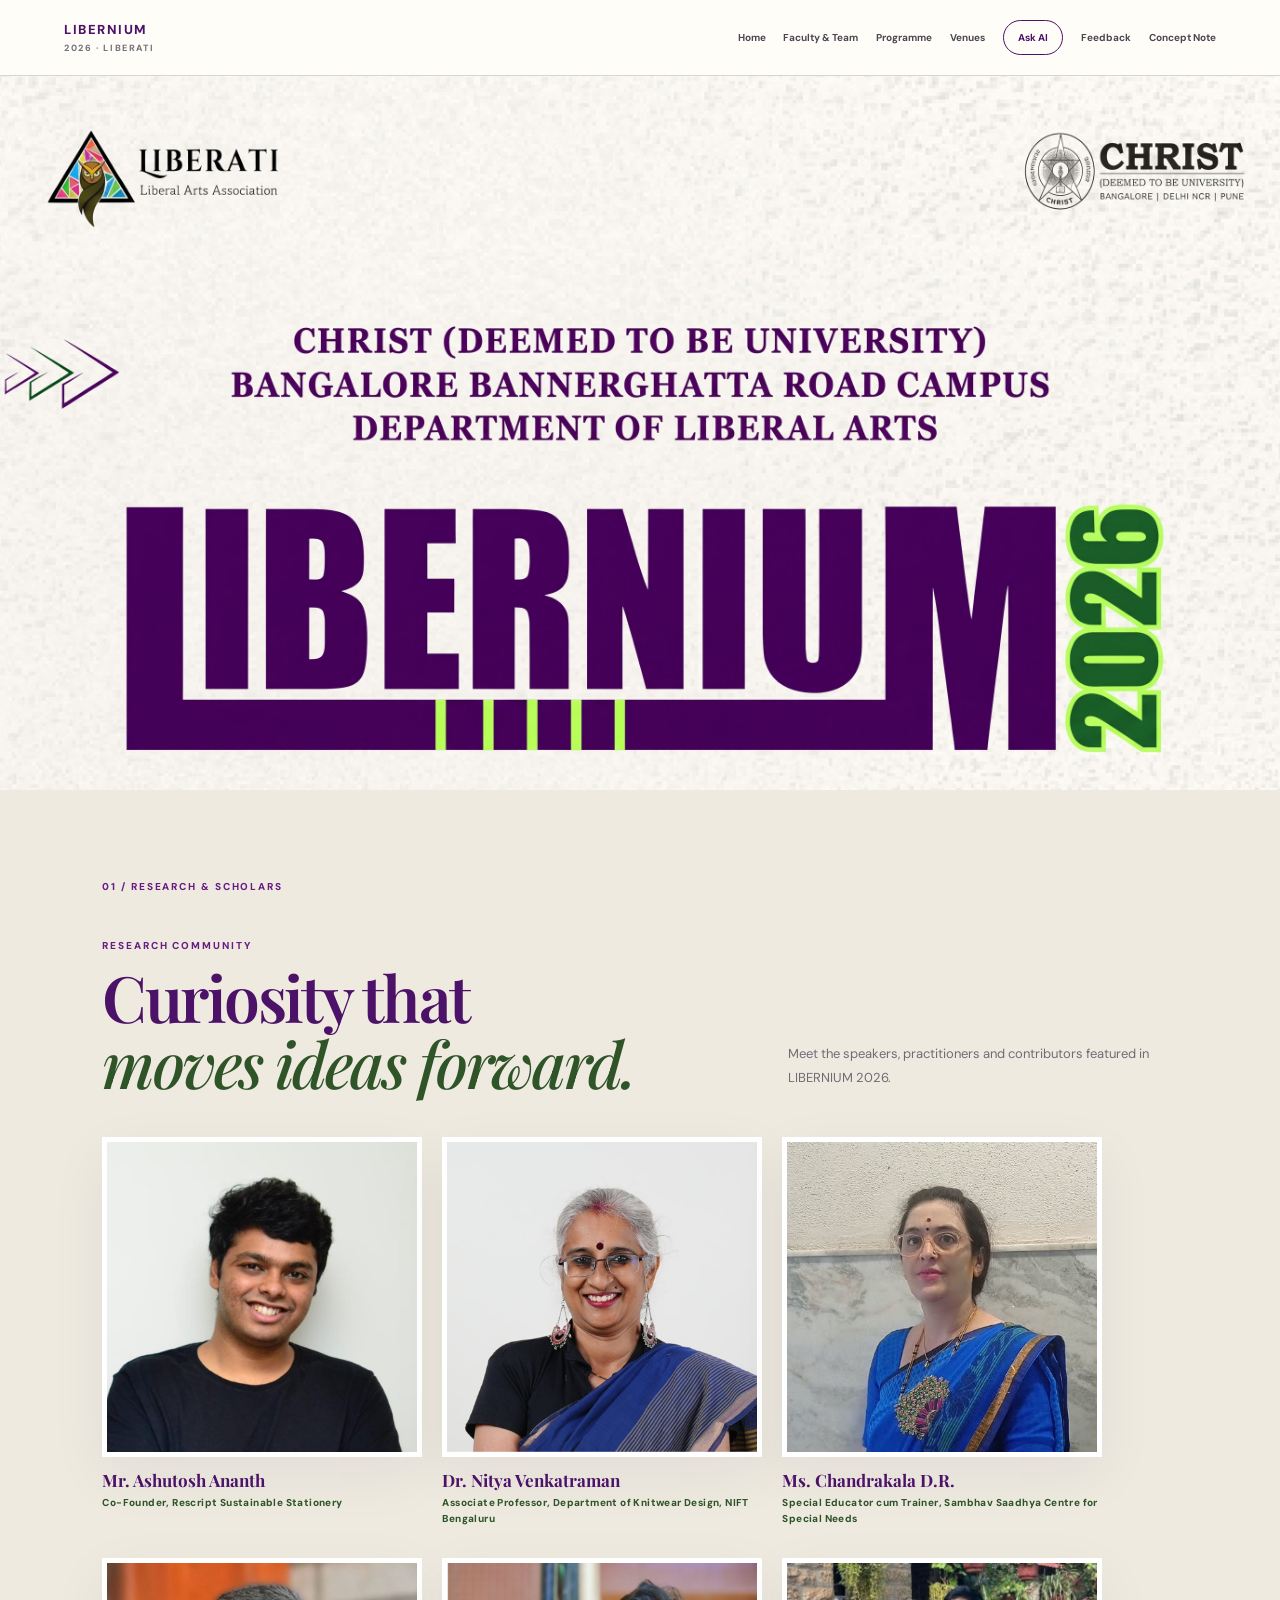
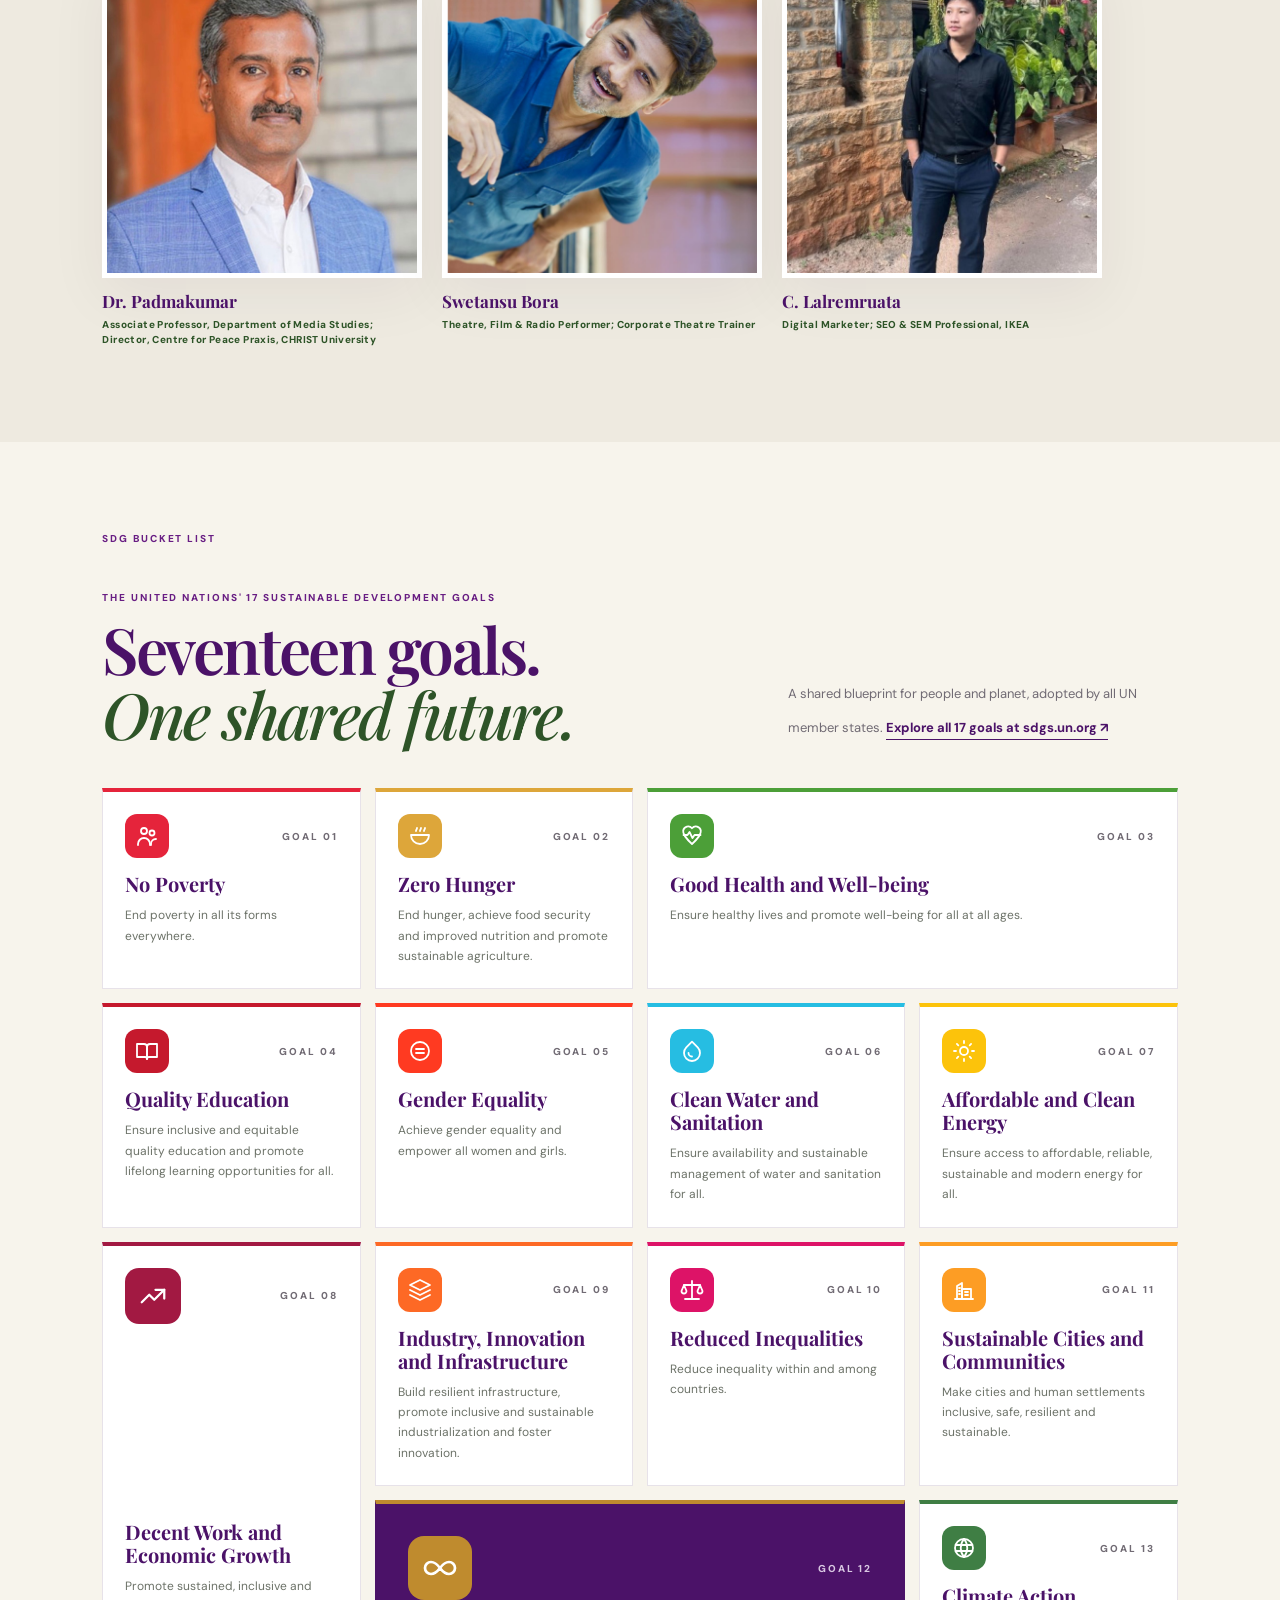
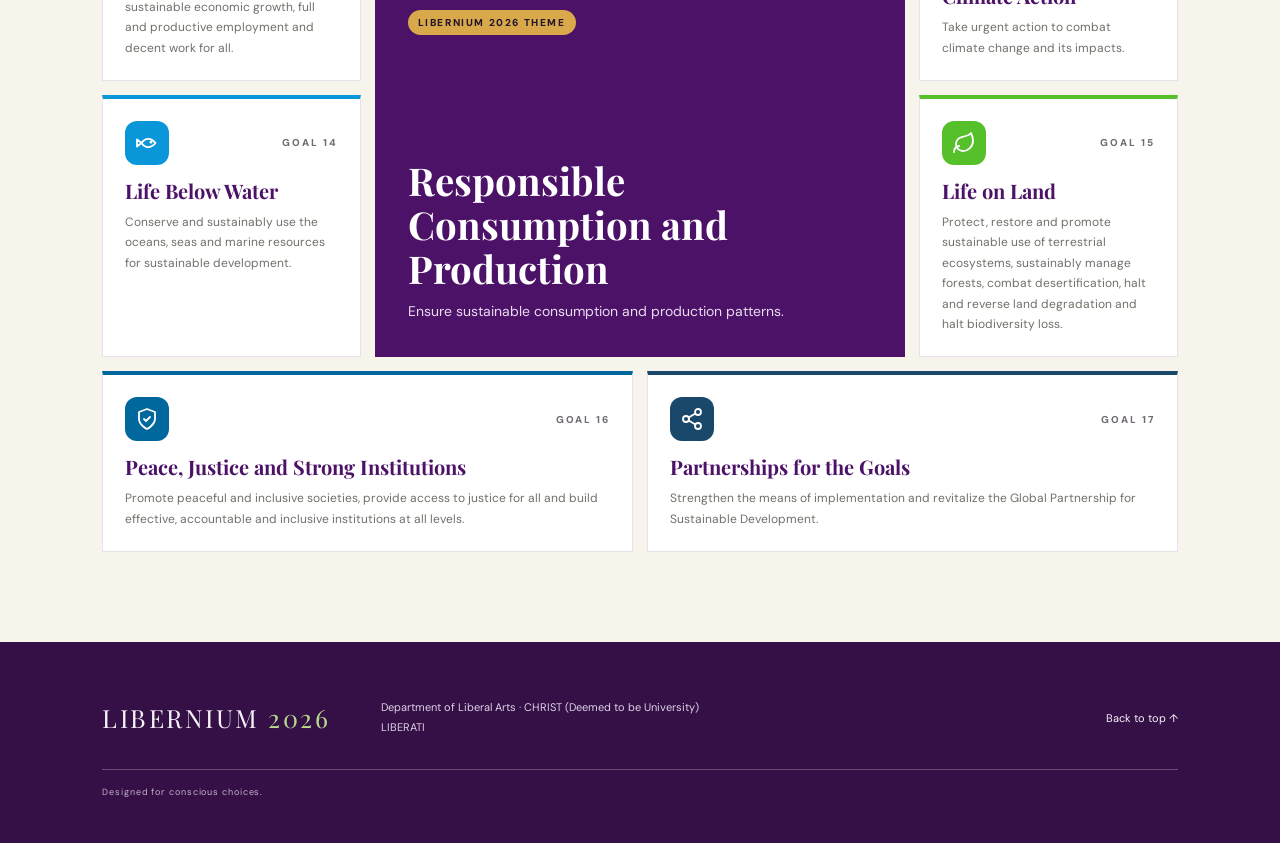
==== commit 46a1f0ea: "Home: add SDG bucket list bento grid below Research & Scholars Co-Authored-By: Claude Opus 5.5 <nore" ====
--- a/docs/index.html
+++ b/docs/index.html
@@ -7,7 +7,7 @@
   <title>LIBERNIUM 2026 | Department of Liberal Arts</title>
   <link rel="preconnect" href="https://fonts.googleapis.com"><link rel="preconnect" href="https://fonts.gstatic.com" crossorigin>
   <link href="https://fonts.googleapis.com/css2?family=DM+Sans:wght@400;500;600;700;800&family=Playfair+Display:wght@500;600;700;800&display=swap" rel="stylesheet">
-  <link rel="stylesheet" href="static/style.css?v=c13918d6">
+  <link rel="stylesheet" href="static/style.css?v=70e45291">
   <script src="static/app.js?v=4653b218" defer></script>
 </head>
 <body>
@@ -27,6 +27,29 @@
     <div class="section-label">01 / RESEARCH & SCHOLARS</div>
     <div class="section-heading"><div><p class="eyebrow">RESEARCH COMMUNITY</p><h2>Curiosity that<br><em>moves ideas forward.</em></h2></div><p>Meet the speakers, practitioners and contributors featured in LIBERNIUM 2026.</p></div>
     <div id="researchGrid" class="people-grid compact-grid"></div>
+  </div>
+  <div class="section-pad home-sdg" id="sdg">
+    <div class="section-label">SDG BUCKET LIST</div>
+    <div class="section-heading"><div><p class="eyebrow">THE UNITED NATIONS' 17 SUSTAINABLE DEVELOPMENT GOALS</p><h2>Seventeen goals.<br><em>One shared future.</em></h2></div><p>A shared blueprint for people and planet, adopted by all UN member states. <a class="sdg-link" href="https://sdgs.un.org/goals" target="_blank" rel="noopener">Explore all 17 goals at sdgs.un.org ↗</a></p></div>
+    <div class="sdg-grid">
+      <a class="sdg-tile" style="--sdg:#E5243B" href="https://sdgs.un.org/goals/goal1" target="_blank" rel="noopener" aria-label="Goal 1: No Poverty (opens the UN page)"><span class="sdg-top"><span class="sdg-icon" aria-hidden="true"><svg viewBox="0 0 24 24" fill="none" stroke="currentColor" stroke-width="1.8" stroke-linecap="round" stroke-linejoin="round"><circle cx="9" cy="7" r="3"/><path d="M3 21v-1a6 6 0 0 1 12 0v1"/><circle cx="17" cy="9" r="2.5"/><path d="M16 21v-1a5 5 0 0 1 5-5"/></svg></span><span class="sdg-num">GOAL 01</span></span><h3>No Poverty</h3><p>End poverty in all its forms everywhere.</p></a>
+      <a class="sdg-tile" style="--sdg:#DDA63A" href="https://sdgs.un.org/goals/goal2" target="_blank" rel="noopener" aria-label="Goal 2: Zero Hunger (opens the UN page)"><span class="sdg-top"><span class="sdg-icon" aria-hidden="true"><svg viewBox="0 0 24 24" fill="none" stroke="currentColor" stroke-width="1.8" stroke-linecap="round" stroke-linejoin="round"><path d="M3 11h18a9 9 0 0 1-18 0z"/><path d="M8 7c0-1.5 1-1.5 1-3M12 7c0-1.5 1-1.5 1-3M16 7c0-1.5 1-1.5 1-3"/></svg></span><span class="sdg-num">GOAL 02</span></span><h3>Zero Hunger</h3><p>End hunger, achieve food security and improved nutrition and promote sustainable agriculture.</p></a>
+      <a class="sdg-tile sdg-wide" style="--sdg:#4C9F38" href="https://sdgs.un.org/goals/goal3" target="_blank" rel="noopener" aria-label="Goal 3: Good Health and Well-being (opens the UN page)"><span class="sdg-top"><span class="sdg-icon" aria-hidden="true"><svg viewBox="0 0 24 24" fill="none" stroke="currentColor" stroke-width="1.8" stroke-linecap="round" stroke-linejoin="round"><path d="M20.8 6.6a5 5 0 0 0-8.8-2.4 5 5 0 0 0-8.8 2.4C2.5 11.5 12 20 12 20s9.5-8.5 8.8-13.4z"/><path d="M3.5 11h4l2-3 3 6 2-3h6"/></svg></span><span class="sdg-num">GOAL 03</span></span><h3>Good Health and Well-being</h3><p>Ensure healthy lives and promote well-being for all at all ages.</p></a>
+      <a class="sdg-tile" style="--sdg:#C5192D" href="https://sdgs.un.org/goals/goal4" target="_blank" rel="noopener" aria-label="Goal 4: Quality Education (opens the UN page)"><span class="sdg-top"><span class="sdg-icon" aria-hidden="true"><svg viewBox="0 0 24 24" fill="none" stroke="currentColor" stroke-width="1.8" stroke-linecap="round" stroke-linejoin="round"><path d="M2 5h7a3 3 0 0 1 3 3v12a2 2 0 0 0-2-2H2z"/><path d="M22 5h-7a3 3 0 0 0-3 3v12a2 2 0 0 1 2-2h8z"/></svg></span><span class="sdg-num">GOAL 04</span></span><h3>Quality Education</h3><p>Ensure inclusive and equitable quality education and promote lifelong learning opportunities for all.</p></a>
+      <a class="sdg-tile" style="--sdg:#FF3A21" href="https://sdgs.un.org/goals/goal5" target="_blank" rel="noopener" aria-label="Goal 5: Gender Equality (opens the UN page)"><span class="sdg-top"><span class="sdg-icon" aria-hidden="true"><svg viewBox="0 0 24 24" fill="none" stroke="currentColor" stroke-width="1.8" stroke-linecap="round" stroke-linejoin="round"><circle cx="12" cy="12" r="9"/><path d="M8 10h8M8 14h8"/></svg></span><span class="sdg-num">GOAL 05</span></span><h3>Gender Equality</h3><p>Achieve gender equality and empower all women and girls.</p></a>
+      <a class="sdg-tile" style="--sdg:#26BDE2" href="https://sdgs.un.org/goals/goal6" target="_blank" rel="noopener" aria-label="Goal 6: Clean Water and Sanitation (opens the UN page)"><span class="sdg-top"><span class="sdg-icon" aria-hidden="true"><svg viewBox="0 0 24 24" fill="none" stroke="currentColor" stroke-width="1.8" stroke-linecap="round" stroke-linejoin="round"><path d="M12 2.7l5.7 5.7a8 8 0 1 1-11.4 0z"/><path d="M8.5 14a3.5 3.5 0 0 0 3.5 3.5"/></svg></span><span class="sdg-num">GOAL 06</span></span><h3>Clean Water and Sanitation</h3><p>Ensure availability and sustainable management of water and sanitation for all.</p></a>
+      <a class="sdg-tile" style="--sdg:#FCC30B" href="https://sdgs.un.org/goals/goal7" target="_blank" rel="noopener" aria-label="Goal 7: Affordable and Clean Energy (opens the UN page)"><span class="sdg-top"><span class="sdg-icon" aria-hidden="true"><svg viewBox="0 0 24 24" fill="none" stroke="currentColor" stroke-width="1.8" stroke-linecap="round" stroke-linejoin="round"><circle cx="12" cy="12" r="4"/><path d="M12 2v2M12 20v2M4.9 4.9l1.4 1.4M17.7 17.7l1.4 1.4M2 12h2M20 12h2M4.9 19.1l1.4-1.4M17.7 6.3l1.4-1.4"/></svg></span><span class="sdg-num">GOAL 07</span></span><h3>Affordable and Clean Energy</h3><p>Ensure access to affordable, reliable, sustainable and modern energy for all.</p></a>
+      <a class="sdg-tile sdg-tall" style="--sdg:#A21942" href="https://sdgs.un.org/goals/goal8" target="_blank" rel="noopener" aria-label="Goal 8: Decent Work and Economic Growth (opens the UN page)"><span class="sdg-top"><span class="sdg-icon" aria-hidden="true"><svg viewBox="0 0 24 24" fill="none" stroke="currentColor" stroke-width="1.8" stroke-linecap="round" stroke-linejoin="round"><path d="M3 17l6-6 4 4 8-8"/><path d="M14 7h7v7"/></svg></span><span class="sdg-num">GOAL 08</span></span><h3>Decent Work and Economic Growth</h3><p>Promote sustained, inclusive and sustainable economic growth, full and productive employment and decent work for all.</p></a>
+      <a class="sdg-tile" style="--sdg:#FD6925" href="https://sdgs.un.org/goals/goal9" target="_blank" rel="noopener" aria-label="Goal 9: Industry, Innovation and Infrastructure (opens the UN page)"><span class="sdg-top"><span class="sdg-icon" aria-hidden="true"><svg viewBox="0 0 24 24" fill="none" stroke="currentColor" stroke-width="1.8" stroke-linecap="round" stroke-linejoin="round"><path d="M12 2L2 7l10 5 10-5-10-5z"/><path d="M2 17l10 5 10-5M2 12l10 5 10-5"/></svg></span><span class="sdg-num">GOAL 09</span></span><h3>Industry, Innovation and Infrastructure</h3><p>Build resilient infrastructure, promote inclusive and sustainable industrialization and foster innovation.</p></a>
+      <a class="sdg-tile" style="--sdg:#DD1367" href="https://sdgs.un.org/goals/goal10" target="_blank" rel="noopener" aria-label="Goal 10: Reduced Inequalities (opens the UN page)"><span class="sdg-top"><span class="sdg-icon" aria-hidden="true"><svg viewBox="0 0 24 24" fill="none" stroke="currentColor" stroke-width="1.8" stroke-linecap="round" stroke-linejoin="round"><path d="M12 3v18M5 21h14"/><path d="M4 7h16"/><path d="M4 7l-2.5 6a2.5 2.5 0 0 0 5 0z"/><path d="M20 7l-2.5 6a2.5 2.5 0 0 0 5 0z"/></svg></span><span class="sdg-num">GOAL 10</span></span><h3>Reduced Inequalities</h3><p>Reduce inequality within and among countries.</p></a>
+      <a class="sdg-tile" style="--sdg:#FD9D24" href="https://sdgs.un.org/goals/goal11" target="_blank" rel="noopener" aria-label="Goal 11: Sustainable Cities and Communities (opens the UN page)"><span class="sdg-top"><span class="sdg-icon" aria-hidden="true"><svg viewBox="0 0 24 24" fill="none" stroke="currentColor" stroke-width="1.8" stroke-linecap="round" stroke-linejoin="round"><path d="M3 21h18"/><path d="M5 21V8l5-3v16"/><path d="M10 21V11h9v10"/><path d="M13 14h3M13 17h3M7 10h1M7 13h1M7 16h1"/></svg></span><span class="sdg-num">GOAL 11</span></span><h3>Sustainable Cities and Communities</h3><p>Make cities and human settlements inclusive, safe, resilient and sustainable.</p></a>
+      <a class="sdg-tile sdg-feature" style="--sdg:#BF8B2E" href="https://sdgs.un.org/goals/goal12" target="_blank" rel="noopener" aria-label="Goal 12: Responsible Consumption and Production (opens the UN page)"><span class="sdg-top"><span class="sdg-icon" aria-hidden="true"><svg viewBox="0 0 24 24" fill="none" stroke="currentColor" stroke-width="1.8" stroke-linecap="round" stroke-linejoin="round"><path d="M12 12c-2-2.7-4-4-6-4a4 4 0 1 0 0 8c2 0 4-1.3 6-4zm0 0c2 2.7 4 4 6 4a4 4 0 0 0 0-8c-2 0-4 1.3-6 4z"/></svg></span><span class="sdg-num">GOAL 12</span></span><span class="sdg-tag">LIBERNIUM 2026 THEME</span><h3>Responsible Consumption and Production</h3><p>Ensure sustainable consumption and production patterns.</p></a>
+      <a class="sdg-tile" style="--sdg:#3F7E44" href="https://sdgs.un.org/goals/goal13" target="_blank" rel="noopener" aria-label="Goal 13: Climate Action (opens the UN page)"><span class="sdg-top"><span class="sdg-icon" aria-hidden="true"><svg viewBox="0 0 24 24" fill="none" stroke="currentColor" stroke-width="1.8" stroke-linecap="round" stroke-linejoin="round"><circle cx="12" cy="12" r="9"/><path d="M3.6 9h16.8M3.6 15h16.8"/><path d="M12 3a14 14 0 0 1 0 18M12 3a14 14 0 0 0 0 18"/></svg></span><span class="sdg-num">GOAL 13</span></span><h3>Climate Action</h3><p>Take urgent action to combat climate change and its impacts.</p></a>
+      <a class="sdg-tile" style="--sdg:#0A97D9" href="https://sdgs.un.org/goals/goal14" target="_blank" rel="noopener" aria-label="Goal 14: Life Below Water (opens the UN page)"><span class="sdg-top"><span class="sdg-icon" aria-hidden="true"><svg viewBox="0 0 24 24" fill="none" stroke="currentColor" stroke-width="1.8" stroke-linecap="round" stroke-linejoin="round"><path d="M6.5 12c3.5-5 9-6 14 0-5 6-10.5 5-14 0z"/><path d="M6.5 12L2 8.5v7z"/><circle cx="16" cy="11" r=".6" fill="currentColor"/></svg></span><span class="sdg-num">GOAL 14</span></span><h3>Life Below Water</h3><p>Conserve and sustainably use the oceans, seas and marine resources for sustainable development.</p></a>
+      <a class="sdg-tile" style="--sdg:#56C02B" href="https://sdgs.un.org/goals/goal15" target="_blank" rel="noopener" aria-label="Goal 15: Life on Land (opens the UN page)"><span class="sdg-top"><span class="sdg-icon" aria-hidden="true"><svg viewBox="0 0 24 24" fill="none" stroke="currentColor" stroke-width="1.8" stroke-linecap="round" stroke-linejoin="round"><path d="M11 20A7 7 0 0 1 9.8 6.1C15.5 5 17 4.5 19 2c1 2 2 4.2 2 8 0 5.5-4.8 10-10 10z"/><path d="M2 21c0-3 1.9-5.4 5.1-6"/></svg></span><span class="sdg-num">GOAL 15</span></span><h3>Life on Land</h3><p>Protect, restore and promote sustainable use of terrestrial ecosystems, sustainably manage forests, combat desertification, halt and reverse land degradation and halt biodiversity loss.</p></a>
+      <a class="sdg-tile sdg-wide-lg" style="--sdg:#00689D" href="https://sdgs.un.org/goals/goal16" target="_blank" rel="noopener" aria-label="Goal 16: Peace, Justice and Strong Institutions (opens the UN page)"><span class="sdg-top"><span class="sdg-icon" aria-hidden="true"><svg viewBox="0 0 24 24" fill="none" stroke="currentColor" stroke-width="1.8" stroke-linecap="round" stroke-linejoin="round"><path d="M12 22s8-4 8-10V5l-8-3-8 3v7c0 6 8 10 8 10z"/><path d="M9 12l2 2 4-4"/></svg></span><span class="sdg-num">GOAL 16</span></span><h3>Peace, Justice and Strong Institutions</h3><p>Promote peaceful and inclusive societies, provide access to justice for all and build effective, accountable and inclusive institutions at all levels.</p></a>
+      <a class="sdg-tile sdg-wide" style="--sdg:#19486A" href="https://sdgs.un.org/goals/goal17" target="_blank" rel="noopener" aria-label="Goal 17: Partnerships for the Goals (opens the UN page)"><span class="sdg-top"><span class="sdg-icon" aria-hidden="true"><svg viewBox="0 0 24 24" fill="none" stroke="currentColor" stroke-width="1.8" stroke-linecap="round" stroke-linejoin="round"><circle cx="18" cy="5" r="3"/><circle cx="6" cy="12" r="3"/><circle cx="18" cy="19" r="3"/><path d="M8.6 13.5l6.8 4M15.4 6.5l-6.8 4"/></svg></span><span class="sdg-num">GOAL 17</span></span><h3>Partnerships for the Goals</h3><p>Strengthen the means of implementation and revitalize the Global Partnership for Sustainable Development.</p></a>
+    </div>
   </div>
 </section>
 
--- a/docs/static/style.css
+++ b/docs/static/style.css
@@ -49,3 +49,28 @@
 @media(min-width:1500px){.section-pad>*{max-width:1400px;margin-left:auto;margin-right:auto}.home-identity-wrap{max-width:1400px!important;margin:0 auto!important}}
 .feedback-card{display:flex;flex-direction:column;gap:8px}.feedback-card h3{margin:4px 0 0}.feedback-btn{align-self:flex-start;margin-top:10px;padding:11px 18px;border-radius:30px;background:var(--purple);color:#fff;font-size:12px;font-weight:700;min-height:40px;display:inline-flex;align-items:center}.feedback-btn:hover{background:var(--purple2)}
 .home-page{background:#f6f3ee!important}.home-identity-wrap{background:#f6f3ee!important}
+/* SDG bucket list: masonry bento grid on the Home page (all rules scoped to .home-sdg / .sdg-*) */
+.home-sdg{width:100%;background:var(--cream)}
+.sdg-link{display:inline-block;margin-top:10px;color:var(--purple);font-weight:700;border-bottom:1px solid currentColor}
+.sdg-link:hover{color:var(--green-dark)}
+.sdg-grid{display:grid;grid-template-columns:repeat(4,minmax(0,1fr));grid-auto-rows:minmax(150px,auto);gap:14px;margin-top:8px}
+.sdg-wide,.sdg-wide-lg{grid-column:span 2}.sdg-tall{grid-row:span 2}.sdg-feature{grid-column:span 2;grid-row:span 2}
+.sdg-tile{display:flex;flex-direction:column;gap:10px;padding:22px;background:#fff;border:1px solid #e7e2e9;border-top:4px solid var(--sdg);color:inherit;transition:transform .2s ease,box-shadow .2s ease}
+.sdg-tile:hover,.sdg-tile:focus-visible{transform:translateY(-3px);box-shadow:var(--shadow)}
+.sdg-tile:focus-visible{outline:2px solid var(--purple);outline-offset:3px}
+.sdg-top{display:flex;align-items:center;justify-content:space-between;gap:10px}
+.sdg-icon{width:44px;height:44px;flex:none;border-radius:12px;display:grid;place-items:center;background:var(--sdg);color:#fff}
+.sdg-icon svg{width:24px;height:24px}
+.sdg-num{font-size:10px;letter-spacing:.19em;font-weight:800;color:var(--muted)}
+.sdg-tile h3{font-family:"Playfair Display";font-size:20px;line-height:1.15;color:var(--purple);margin:4px 0 0}
+.sdg-tile p{font-size:12px;line-height:1.7;color:#6c7268;margin:0}
+.sdg-tall h3{margin-top:auto}.sdg-tall .sdg-icon{width:56px;height:56px;border-radius:14px}.sdg-tall .sdg-icon svg{width:30px;height:30px}
+.sdg-feature{background:var(--purple);border-color:var(--purple);border-top-color:var(--sdg);padding:32px}
+.sdg-feature .sdg-icon{width:64px;height:64px;border-radius:16px}.sdg-feature .sdg-icon svg{width:36px;height:36px}
+.sdg-feature .sdg-num{color:#d9c8e2}
+.sdg-feature h3{color:#fff;font-size:clamp(28px,3vw,40px);margin-top:auto}
+.sdg-feature p{color:#e9dcef;font-size:14px}
+.sdg-tag{align-self:flex-start;font-size:10px;letter-spacing:.16em;font-weight:800;color:var(--ink);background:var(--gold);padding:6px 10px;border-radius:30px}
+@media(max-width:1050px){.sdg-grid{grid-template-columns:repeat(2,minmax(0,1fr))}.sdg-tall{grid-row:auto}.sdg-tall h3{margin-top:4px}.sdg-wide-lg{grid-column:auto}}
+@media(max-width:520px){.sdg-grid{grid-template-columns:1fr;grid-auto-rows:auto;gap:12px}.sdg-wide,.sdg-feature{grid-column:auto}.sdg-feature{grid-row:auto}.sdg-tile{padding:18px}.sdg-feature{padding:24px}}
+@media(prefers-reduced-motion:reduce){.sdg-tile{transition:none}.sdg-tile:hover{transform:none}}
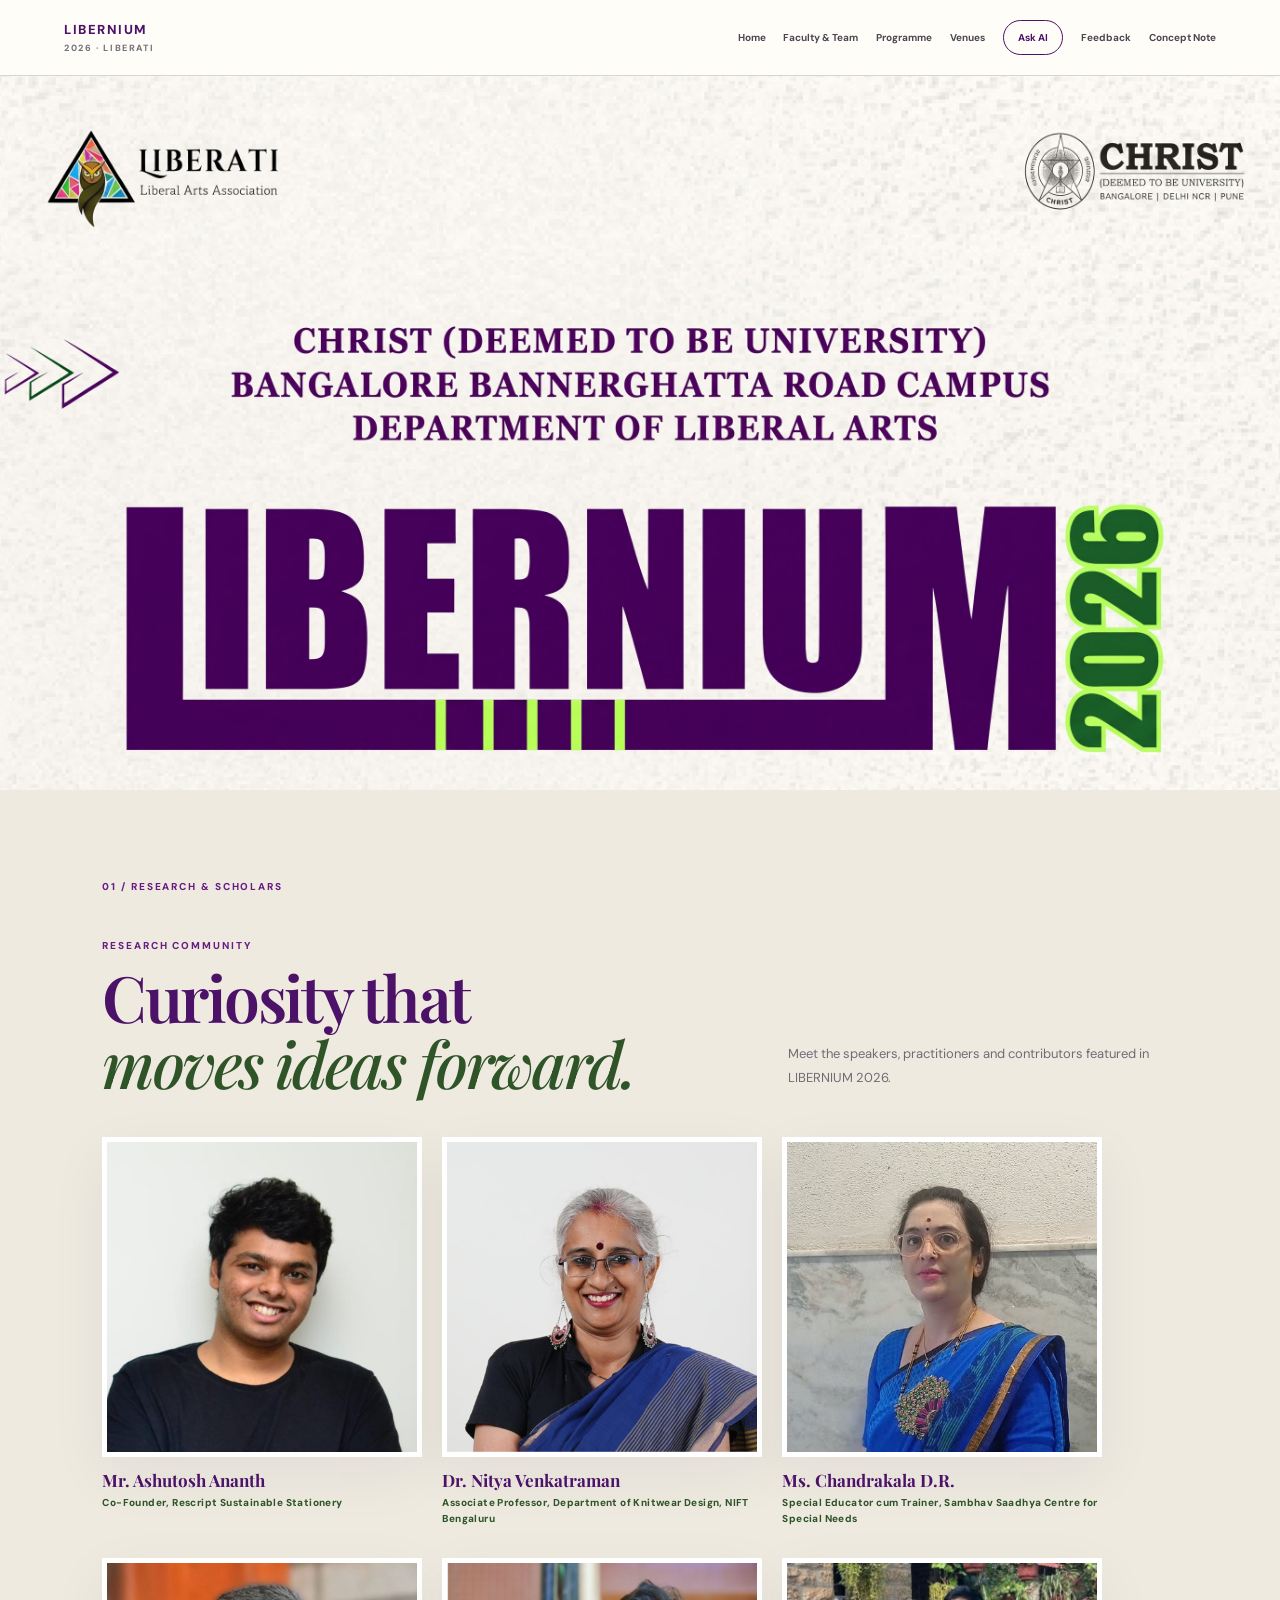
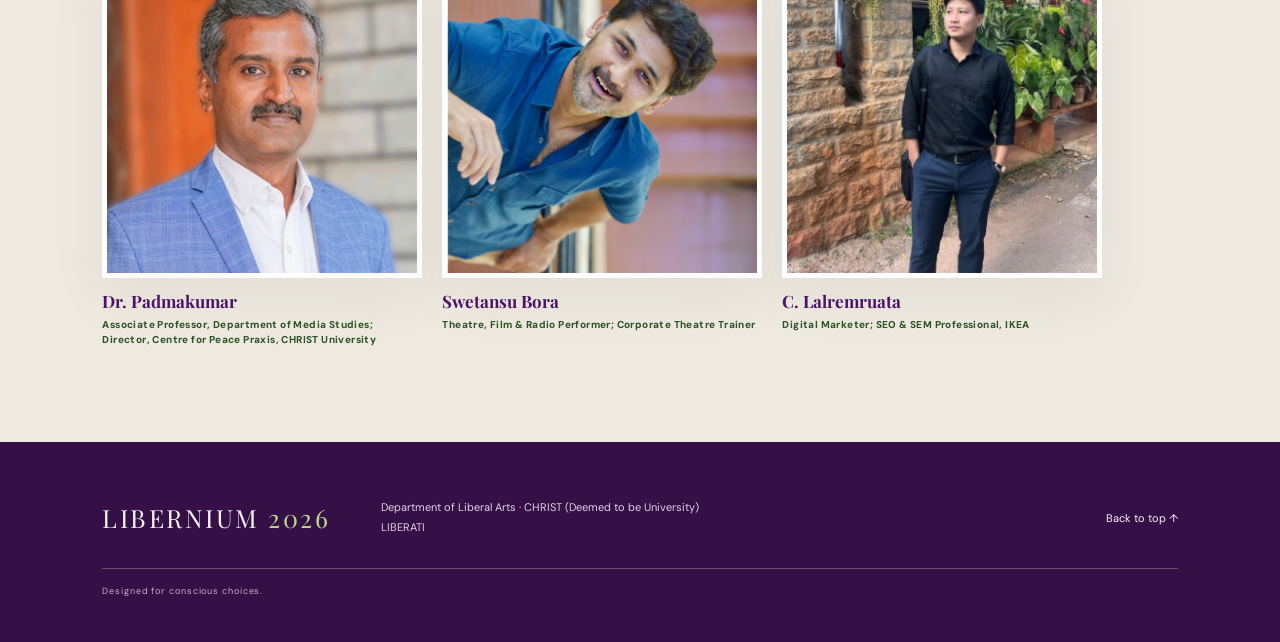
==== commit a50d2249: "Home: remove SDG bucket list grid Co-Authored-By: Claude Opus 5.5 <noreply@anthropic.com>" ====
--- a/docs/index.html
+++ b/docs/index.html
@@ -7,7 +7,7 @@
   <title>LIBERNIUM 2026 | Department of Liberal Arts</title>
   <link rel="preconnect" href="https://fonts.googleapis.com"><link rel="preconnect" href="https://fonts.gstatic.com" crossorigin>
   <link href="https://fonts.googleapis.com/css2?family=DM+Sans:wght@400;500;600;700;800&family=Playfair+Display:wght@500;600;700;800&display=swap" rel="stylesheet">
-  <link rel="stylesheet" href="static/style.css?v=70e45291">
+  <link rel="stylesheet" href="static/style.css?v=c13918d6">
   <script src="static/app.js?v=4653b218" defer></script>
 </head>
 <body>
@@ -28,35 +28,12 @@
     <div class="section-heading"><div><p class="eyebrow">RESEARCH COMMUNITY</p><h2>Curiosity that<br><em>moves ideas forward.</em></h2></div><p>Meet the speakers, practitioners and contributors featured in LIBERNIUM 2026.</p></div>
     <div id="researchGrid" class="people-grid compact-grid"></div>
   </div>
-  <div class="section-pad home-sdg" id="sdg">
-    <div class="section-label">SDG BUCKET LIST</div>
-    <div class="section-heading"><div><p class="eyebrow">THE UNITED NATIONS' 17 SUSTAINABLE DEVELOPMENT GOALS</p><h2>Seventeen goals.<br><em>One shared future.</em></h2></div><p>A shared blueprint for people and planet, adopted by all UN member states. <a class="sdg-link" href="https://sdgs.un.org/goals" target="_blank" rel="noopener">Explore all 17 goals at sdgs.un.org ↗</a></p></div>
-    <div class="sdg-grid">
-      <a class="sdg-tile" style="--sdg:#E5243B" href="https://sdgs.un.org/goals/goal1" target="_blank" rel="noopener" aria-label="Goal 1: No Poverty (opens the UN page)"><span class="sdg-top"><span class="sdg-icon" aria-hidden="true"><svg viewBox="0 0 24 24" fill="none" stroke="currentColor" stroke-width="1.8" stroke-linecap="round" stroke-linejoin="round"><circle cx="9" cy="7" r="3"/><path d="M3 21v-1a6 6 0 0 1 12 0v1"/><circle cx="17" cy="9" r="2.5"/><path d="M16 21v-1a5 5 0 0 1 5-5"/></svg></span><span class="sdg-num">GOAL 01</span></span><h3>No Poverty</h3><p>End poverty in all its forms everywhere.</p></a>
-      <a class="sdg-tile" style="--sdg:#DDA63A" href="https://sdgs.un.org/goals/goal2" target="_blank" rel="noopener" aria-label="Goal 2: Zero Hunger (opens the UN page)"><span class="sdg-top"><span class="sdg-icon" aria-hidden="true"><svg viewBox="0 0 24 24" fill="none" stroke="currentColor" stroke-width="1.8" stroke-linecap="round" stroke-linejoin="round"><path d="M3 11h18a9 9 0 0 1-18 0z"/><path d="M8 7c0-1.5 1-1.5 1-3M12 7c0-1.5 1-1.5 1-3M16 7c0-1.5 1-1.5 1-3"/></svg></span><span class="sdg-num">GOAL 02</span></span><h3>Zero Hunger</h3><p>End hunger, achieve food security and improved nutrition and promote sustainable agriculture.</p></a>
-      <a class="sdg-tile sdg-wide" style="--sdg:#4C9F38" href="https://sdgs.un.org/goals/goal3" target="_blank" rel="noopener" aria-label="Goal 3: Good Health and Well-being (opens the UN page)"><span class="sdg-top"><span class="sdg-icon" aria-hidden="true"><svg viewBox="0 0 24 24" fill="none" stroke="currentColor" stroke-width="1.8" stroke-linecap="round" stroke-linejoin="round"><path d="M20.8 6.6a5 5 0 0 0-8.8-2.4 5 5 0 0 0-8.8 2.4C2.5 11.5 12 20 12 20s9.5-8.5 8.8-13.4z"/><path d="M3.5 11h4l2-3 3 6 2-3h6"/></svg></span><span class="sdg-num">GOAL 03</span></span><h3>Good Health and Well-being</h3><p>Ensure healthy lives and promote well-being for all at all ages.</p></a>
-      <a class="sdg-tile" style="--sdg:#C5192D" href="https://sdgs.un.org/goals/goal4" target="_blank" rel="noopener" aria-label="Goal 4: Quality Education (opens the UN page)"><span class="sdg-top"><span class="sdg-icon" aria-hidden="true"><svg viewBox="0 0 24 24" fill="none" stroke="currentColor" stroke-width="1.8" stroke-linecap="round" stroke-linejoin="round"><path d="M2 5h7a3 3 0 0 1 3 3v12a2 2 0 0 0-2-2H2z"/><path d="M22 5h-7a3 3 0 0 0-3 3v12a2 2 0 0 1 2-2h8z"/></svg></span><span class="sdg-num">GOAL 04</span></span><h3>Quality Education</h3><p>Ensure inclusive and equitable quality education and promote lifelong learning opportunities for all.</p></a>
-      <a class="sdg-tile" style="--sdg:#FF3A21" href="https://sdgs.un.org/goals/goal5" target="_blank" rel="noopener" aria-label="Goal 5: Gender Equality (opens the UN page)"><span class="sdg-top"><span class="sdg-icon" aria-hidden="true"><svg viewBox="0 0 24 24" fill="none" stroke="currentColor" stroke-width="1.8" stroke-linecap="round" stroke-linejoin="round"><circle cx="12" cy="12" r="9"/><path d="M8 10h8M8 14h8"/></svg></span><span class="sdg-num">GOAL 05</span></span><h3>Gender Equality</h3><p>Achieve gender equality and empower all women and girls.</p></a>
-      <a class="sdg-tile" style="--sdg:#26BDE2" href="https://sdgs.un.org/goals/goal6" target="_blank" rel="noopener" aria-label="Goal 6: Clean Water and Sanitation (opens the UN page)"><span class="sdg-top"><span class="sdg-icon" aria-hidden="true"><svg viewBox="0 0 24 24" fill="none" stroke="currentColor" stroke-width="1.8" stroke-linecap="round" stroke-linejoin="round"><path d="M12 2.7l5.7 5.7a8 8 0 1 1-11.4 0z"/><path d="M8.5 14a3.5 3.5 0 0 0 3.5 3.5"/></svg></span><span class="sdg-num">GOAL 06</span></span><h3>Clean Water and Sanitation</h3><p>Ensure availability and sustainable management of water and sanitation for all.</p></a>
-      <a class="sdg-tile" style="--sdg:#FCC30B" href="https://sdgs.un.org/goals/goal7" target="_blank" rel="noopener" aria-label="Goal 7: Affordable and Clean Energy (opens the UN page)"><span class="sdg-top"><span class="sdg-icon" aria-hidden="true"><svg viewBox="0 0 24 24" fill="none" stroke="currentColor" stroke-width="1.8" stroke-linecap="round" stroke-linejoin="round"><circle cx="12" cy="12" r="4"/><path d="M12 2v2M12 20v2M4.9 4.9l1.4 1.4M17.7 17.7l1.4 1.4M2 12h2M20 12h2M4.9 19.1l1.4-1.4M17.7 6.3l1.4-1.4"/></svg></span><span class="sdg-num">GOAL 07</span></span><h3>Affordable and Clean Energy</h3><p>Ensure access to affordable, reliable, sustainable and modern energy for all.</p></a>
-      <a class="sdg-tile sdg-tall" style="--sdg:#A21942" href="https://sdgs.un.org/goals/goal8" target="_blank" rel="noopener" aria-label="Goal 8: Decent Work and Economic Growth (opens the UN page)"><span class="sdg-top"><span class="sdg-icon" aria-hidden="true"><svg viewBox="0 0 24 24" fill="none" stroke="currentColor" stroke-width="1.8" stroke-linecap="round" stroke-linejoin="round"><path d="M3 17l6-6 4 4 8-8"/><path d="M14 7h7v7"/></svg></span><span class="sdg-num">GOAL 08</span></span><h3>Decent Work and Economic Growth</h3><p>Promote sustained, inclusive and sustainable economic growth, full and productive employment and decent work for all.</p></a>
-      <a class="sdg-tile" style="--sdg:#FD6925" href="https://sdgs.un.org/goals/goal9" target="_blank" rel="noopener" aria-label="Goal 9: Industry, Innovation and Infrastructure (opens the UN page)"><span class="sdg-top"><span class="sdg-icon" aria-hidden="true"><svg viewBox="0 0 24 24" fill="none" stroke="currentColor" stroke-width="1.8" stroke-linecap="round" stroke-linejoin="round"><path d="M12 2L2 7l10 5 10-5-10-5z"/><path d="M2 17l10 5 10-5M2 12l10 5 10-5"/></svg></span><span class="sdg-num">GOAL 09</span></span><h3>Industry, Innovation and Infrastructure</h3><p>Build resilient infrastructure, promote inclusive and sustainable industrialization and foster innovation.</p></a>
-      <a class="sdg-tile" style="--sdg:#DD1367" href="https://sdgs.un.org/goals/goal10" target="_blank" rel="noopener" aria-label="Goal 10: Reduced Inequalities (opens the UN page)"><span class="sdg-top"><span class="sdg-icon" aria-hidden="true"><svg viewBox="0 0 24 24" fill="none" stroke="currentColor" stroke-width="1.8" stroke-linecap="round" stroke-linejoin="round"><path d="M12 3v18M5 21h14"/><path d="M4 7h16"/><path d="M4 7l-2.5 6a2.5 2.5 0 0 0 5 0z"/><path d="M20 7l-2.5 6a2.5 2.5 0 0 0 5 0z"/></svg></span><span class="sdg-num">GOAL 10</span></span><h3>Reduced Inequalities</h3><p>Reduce inequality within and among countries.</p></a>
-      <a class="sdg-tile" style="--sdg:#FD9D24" href="https://sdgs.un.org/goals/goal11" target="_blank" rel="noopener" aria-label="Goal 11: Sustainable Cities and Communities (opens the UN page)"><span class="sdg-top"><span class="sdg-icon" aria-hidden="true"><svg viewBox="0 0 24 24" fill="none" stroke="currentColor" stroke-width="1.8" stroke-linecap="round" stroke-linejoin="round"><path d="M3 21h18"/><path d="M5 21V8l5-3v16"/><path d="M10 21V11h9v10"/><path d="M13 14h3M13 17h3M7 10h1M7 13h1M7 16h1"/></svg></span><span class="sdg-num">GOAL 11</span></span><h3>Sustainable Cities and Communities</h3><p>Make cities and human settlements inclusive, safe, resilient and sustainable.</p></a>
-      <a class="sdg-tile sdg-feature" style="--sdg:#BF8B2E" href="https://sdgs.un.org/goals/goal12" target="_blank" rel="noopener" aria-label="Goal 12: Responsible Consumption and Production (opens the UN page)"><span class="sdg-top"><span class="sdg-icon" aria-hidden="true"><svg viewBox="0 0 24 24" fill="none" stroke="currentColor" stroke-width="1.8" stroke-linecap="round" stroke-linejoin="round"><path d="M12 12c-2-2.7-4-4-6-4a4 4 0 1 0 0 8c2 0 4-1.3 6-4zm0 0c2 2.7 4 4 6 4a4 4 0 0 0 0-8c-2 0-4 1.3-6 4z"/></svg></span><span class="sdg-num">GOAL 12</span></span><span class="sdg-tag">LIBERNIUM 2026 THEME</span><h3>Responsible Consumption and Production</h3><p>Ensure sustainable consumption and production patterns.</p></a>
-      <a class="sdg-tile" style="--sdg:#3F7E44" href="https://sdgs.un.org/goals/goal13" target="_blank" rel="noopener" aria-label="Goal 13: Climate Action (opens the UN page)"><span class="sdg-top"><span class="sdg-icon" aria-hidden="true"><svg viewBox="0 0 24 24" fill="none" stroke="currentColor" stroke-width="1.8" stroke-linecap="round" stroke-linejoin="round"><circle cx="12" cy="12" r="9"/><path d="M3.6 9h16.8M3.6 15h16.8"/><path d="M12 3a14 14 0 0 1 0 18M12 3a14 14 0 0 0 0 18"/></svg></span><span class="sdg-num">GOAL 13</span></span><h3>Climate Action</h3><p>Take urgent action to combat climate change and its impacts.</p></a>
-      <a class="sdg-tile" style="--sdg:#0A97D9" href="https://sdgs.un.org/goals/goal14" target="_blank" rel="noopener" aria-label="Goal 14: Life Below Water (opens the UN page)"><span class="sdg-top"><span class="sdg-icon" aria-hidden="true"><svg viewBox="0 0 24 24" fill="none" stroke="currentColor" stroke-width="1.8" stroke-linecap="round" stroke-linejoin="round"><path d="M6.5 12c3.5-5 9-6 14 0-5 6-10.5 5-14 0z"/><path d="M6.5 12L2 8.5v7z"/><circle cx="16" cy="11" r=".6" fill="currentColor"/></svg></span><span class="sdg-num">GOAL 14</span></span><h3>Life Below Water</h3><p>Conserve and sustainably use the oceans, seas and marine resources for sustainable development.</p></a>
-      <a class="sdg-tile" style="--sdg:#56C02B" href="https://sdgs.un.org/goals/goal15" target="_blank" rel="noopener" aria-label="Goal 15: Life on Land (opens the UN page)"><span class="sdg-top"><span class="sdg-icon" aria-hidden="true"><svg viewBox="0 0 24 24" fill="none" stroke="currentColor" stroke-width="1.8" stroke-linecap="round" stroke-linejoin="round"><path d="M11 20A7 7 0 0 1 9.8 6.1C15.5 5 17 4.5 19 2c1 2 2 4.2 2 8 0 5.5-4.8 10-10 10z"/><path d="M2 21c0-3 1.9-5.4 5.1-6"/></svg></span><span class="sdg-num">GOAL 15</span></span><h3>Life on Land</h3><p>Protect, restore and promote sustainable use of terrestrial ecosystems, sustainably manage forests, combat desertification, halt and reverse land degradation and halt biodiversity loss.</p></a>
-      <a class="sdg-tile sdg-wide-lg" style="--sdg:#00689D" href="https://sdgs.un.org/goals/goal16" target="_blank" rel="noopener" aria-label="Goal 16: Peace, Justice and Strong Institutions (opens the UN page)"><span class="sdg-top"><span class="sdg-icon" aria-hidden="true"><svg viewBox="0 0 24 24" fill="none" stroke="currentColor" stroke-width="1.8" stroke-linecap="round" stroke-linejoin="round"><path d="M12 22s8-4 8-10V5l-8-3-8 3v7c0 6 8 10 8 10z"/><path d="M9 12l2 2 4-4"/></svg></span><span class="sdg-num">GOAL 16</span></span><h3>Peace, Justice and Strong Institutions</h3><p>Promote peaceful and inclusive societies, provide access to justice for all and build effective, accountable and inclusive institutions at all levels.</p></a>
-      <a class="sdg-tile sdg-wide" style="--sdg:#19486A" href="https://sdgs.un.org/goals/goal17" target="_blank" rel="noopener" aria-label="Goal 17: Partnerships for the Goals (opens the UN page)"><span class="sdg-top"><span class="sdg-icon" aria-hidden="true"><svg viewBox="0 0 24 24" fill="none" stroke="currentColor" stroke-width="1.8" stroke-linecap="round" stroke-linejoin="round"><circle cx="18" cy="5" r="3"/><circle cx="6" cy="12" r="3"/><circle cx="18" cy="19" r="3"/><path d="M8.6 13.5l6.8 4M15.4 6.5l-6.8 4"/></svg></span><span class="sdg-num">GOAL 17</span></span><h3>Partnerships for the Goals</h3><p>Strengthen the means of implementation and revitalize the Global Partnership for Sustainable Development.</p></a>
-    </div>
-  </div>
 </section>
 
 <section class="page section-pad people-page" id="people">
   <div class="section-label">02 / FACULTY & STUDENT COORDINATORS</div>
   <div class="section-heading"><div><p class="eyebrow">THE PEOPLE BEHIND THE EVENT</p><h2>Many hands.<br><em>One shared purpose.</em></h2></div><p>Faculty, event leadership, PhD scholars and student coordinators supporting LIBERNIUM 2026.</p></div>
-  <div class="people-tabs" role="group" aria-label="Filter people"><button class="active" data-group="All">Everyone</button><button data-group="Faculty">Faculty</button><button data-group="PhD Scholars">PhD Scholars</button><button data-group="Student Coordinators">Student Coordinators</button><button data-group="Event Guests">Event Guests</button></div>
+  <div class="people-tabs" role="group" aria-label="Filter people"><button class="active" data-group="All">Everyone</button><button data-group="Faculty">Faculty</button><button data-group="PhD Scholars">PhD Scholars</button><button data-group="Student Coordinators">Student Coordinators</button></div>
   <div id="peopleGrid" class="people-grid"></div>
   <div class="coordinator-strip"><div><span class="online-dot"></span><b>Overall Event Coordinator</b><p>Dr. Embassy Lawbei</p></div><div><span class="online-dot"></span><b>Overall Student Coordinators · Liberal Arts</b><p>Jiyaa P. Shah · +91 84310 13872<br>Sifat Puri · +91 92166 66136</p></div></div>
 </section>
--- a/docs/static/style.css
+++ b/docs/static/style.css
@@ -49,28 +49,3 @@
 @media(min-width:1500px){.section-pad>*{max-width:1400px;margin-left:auto;margin-right:auto}.home-identity-wrap{max-width:1400px!important;margin:0 auto!important}}
 .feedback-card{display:flex;flex-direction:column;gap:8px}.feedback-card h3{margin:4px 0 0}.feedback-btn{align-self:flex-start;margin-top:10px;padding:11px 18px;border-radius:30px;background:var(--purple);color:#fff;font-size:12px;font-weight:700;min-height:40px;display:inline-flex;align-items:center}.feedback-btn:hover{background:var(--purple2)}
 .home-page{background:#f6f3ee!important}.home-identity-wrap{background:#f6f3ee!important}
-/* SDG bucket list: masonry bento grid on the Home page (all rules scoped to .home-sdg / .sdg-*) */
-.home-sdg{width:100%;background:var(--cream)}
-.sdg-link{display:inline-block;margin-top:10px;color:var(--purple);font-weight:700;border-bottom:1px solid currentColor}
-.sdg-link:hover{color:var(--green-dark)}
-.sdg-grid{display:grid;grid-template-columns:repeat(4,minmax(0,1fr));grid-auto-rows:minmax(150px,auto);gap:14px;margin-top:8px}
-.sdg-wide,.sdg-wide-lg{grid-column:span 2}.sdg-tall{grid-row:span 2}.sdg-feature{grid-column:span 2;grid-row:span 2}
-.sdg-tile{display:flex;flex-direction:column;gap:10px;padding:22px;background:#fff;border:1px solid #e7e2e9;border-top:4px solid var(--sdg);color:inherit;transition:transform .2s ease,box-shadow .2s ease}
-.sdg-tile:hover,.sdg-tile:focus-visible{transform:translateY(-3px);box-shadow:var(--shadow)}
-.sdg-tile:focus-visible{outline:2px solid var(--purple);outline-offset:3px}
-.sdg-top{display:flex;align-items:center;justify-content:space-between;gap:10px}
-.sdg-icon{width:44px;height:44px;flex:none;border-radius:12px;display:grid;place-items:center;background:var(--sdg);color:#fff}
-.sdg-icon svg{width:24px;height:24px}
-.sdg-num{font-size:10px;letter-spacing:.19em;font-weight:800;color:var(--muted)}
-.sdg-tile h3{font-family:"Playfair Display";font-size:20px;line-height:1.15;color:var(--purple);margin:4px 0 0}
-.sdg-tile p{font-size:12px;line-height:1.7;color:#6c7268;margin:0}
-.sdg-tall h3{margin-top:auto}.sdg-tall .sdg-icon{width:56px;height:56px;border-radius:14px}.sdg-tall .sdg-icon svg{width:30px;height:30px}
-.sdg-feature{background:var(--purple);border-color:var(--purple);border-top-color:var(--sdg);padding:32px}
-.sdg-feature .sdg-icon{width:64px;height:64px;border-radius:16px}.sdg-feature .sdg-icon svg{width:36px;height:36px}
-.sdg-feature .sdg-num{color:#d9c8e2}
-.sdg-feature h3{color:#fff;font-size:clamp(28px,3vw,40px);margin-top:auto}
-.sdg-feature p{color:#e9dcef;font-size:14px}
-.sdg-tag{align-self:flex-start;font-size:10px;letter-spacing:.16em;font-weight:800;color:var(--ink);background:var(--gold);padding:6px 10px;border-radius:30px}
-@media(max-width:1050px){.sdg-grid{grid-template-columns:repeat(2,minmax(0,1fr))}.sdg-tall{grid-row:auto}.sdg-tall h3{margin-top:4px}.sdg-wide-lg{grid-column:auto}}
-@media(max-width:520px){.sdg-grid{grid-template-columns:1fr;grid-auto-rows:auto;gap:12px}.sdg-wide,.sdg-feature{grid-column:auto}.sdg-feature{grid-row:auto}.sdg-tile{padding:18px}.sdg-feature{padding:24px}}
-@media(prefers-reduced-motion:reduce){.sdg-tile{transition:none}.sdg-tile:hover{transform:none}}
